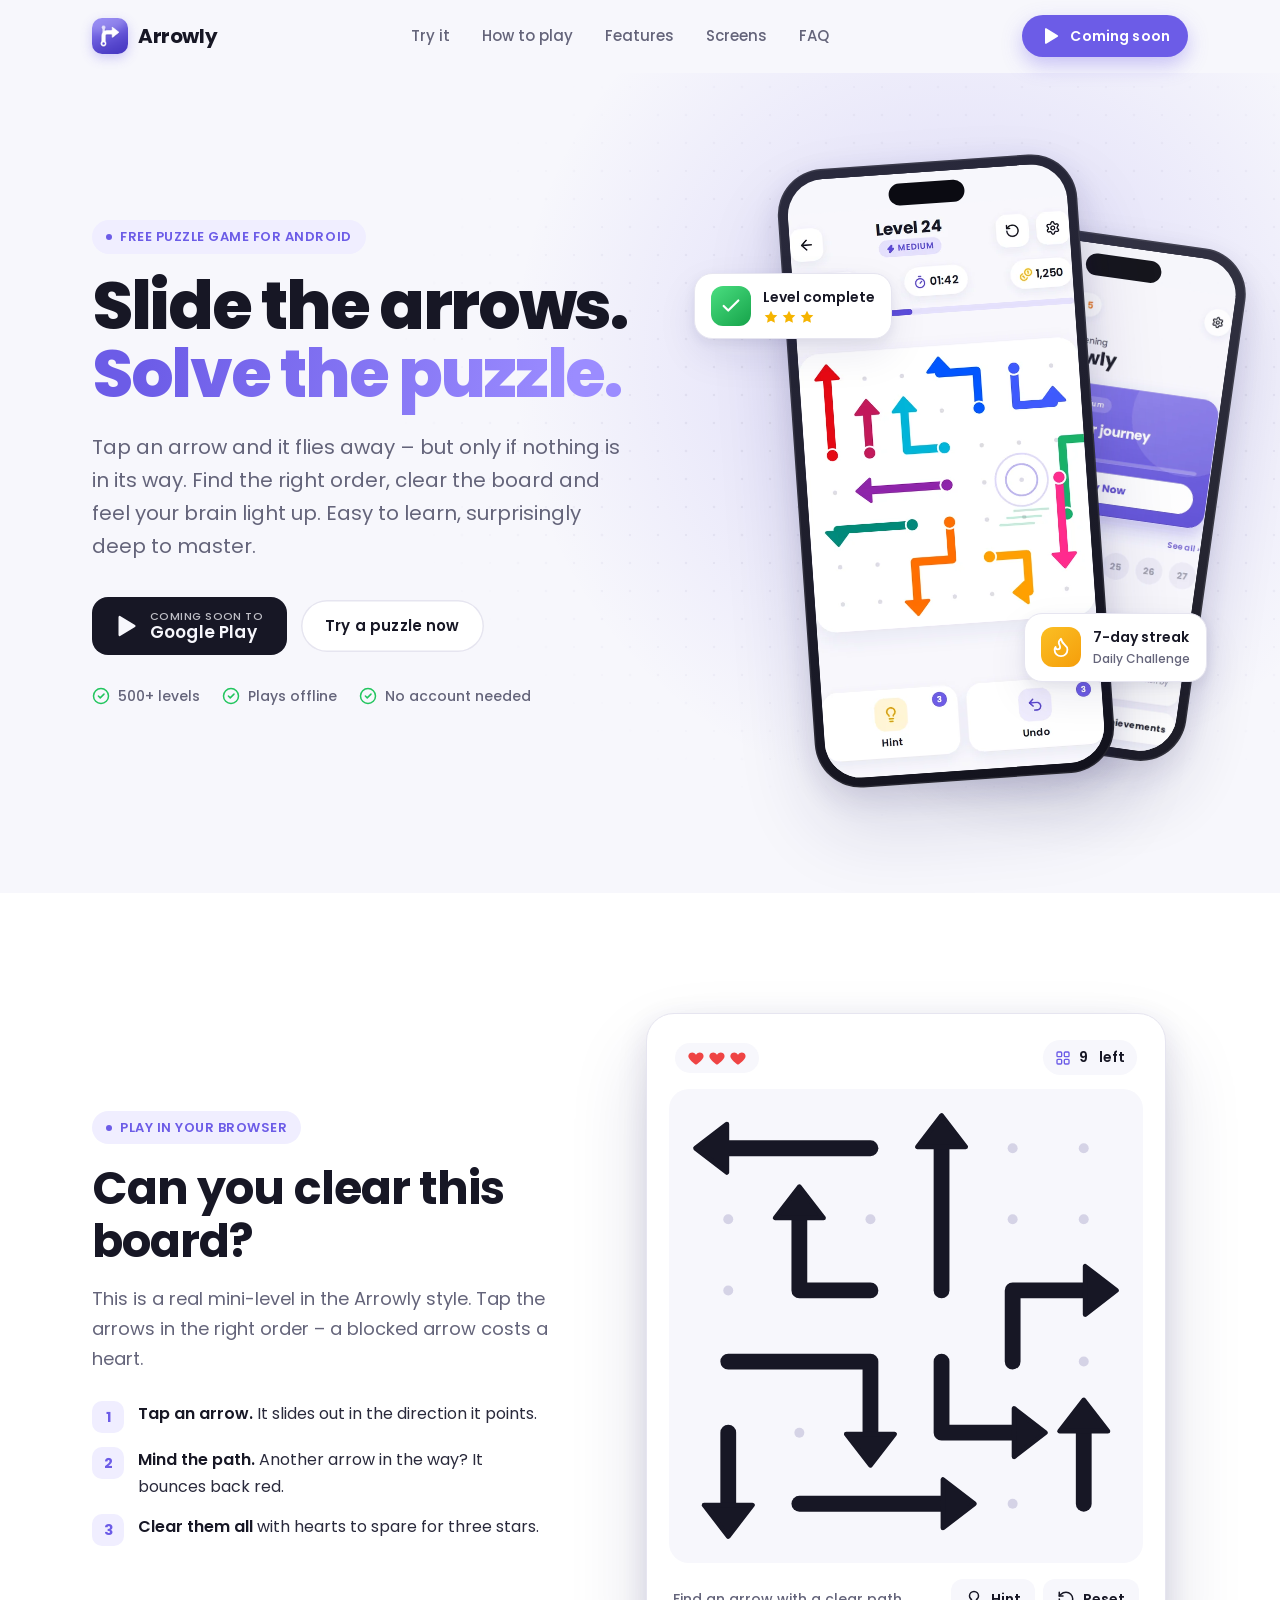
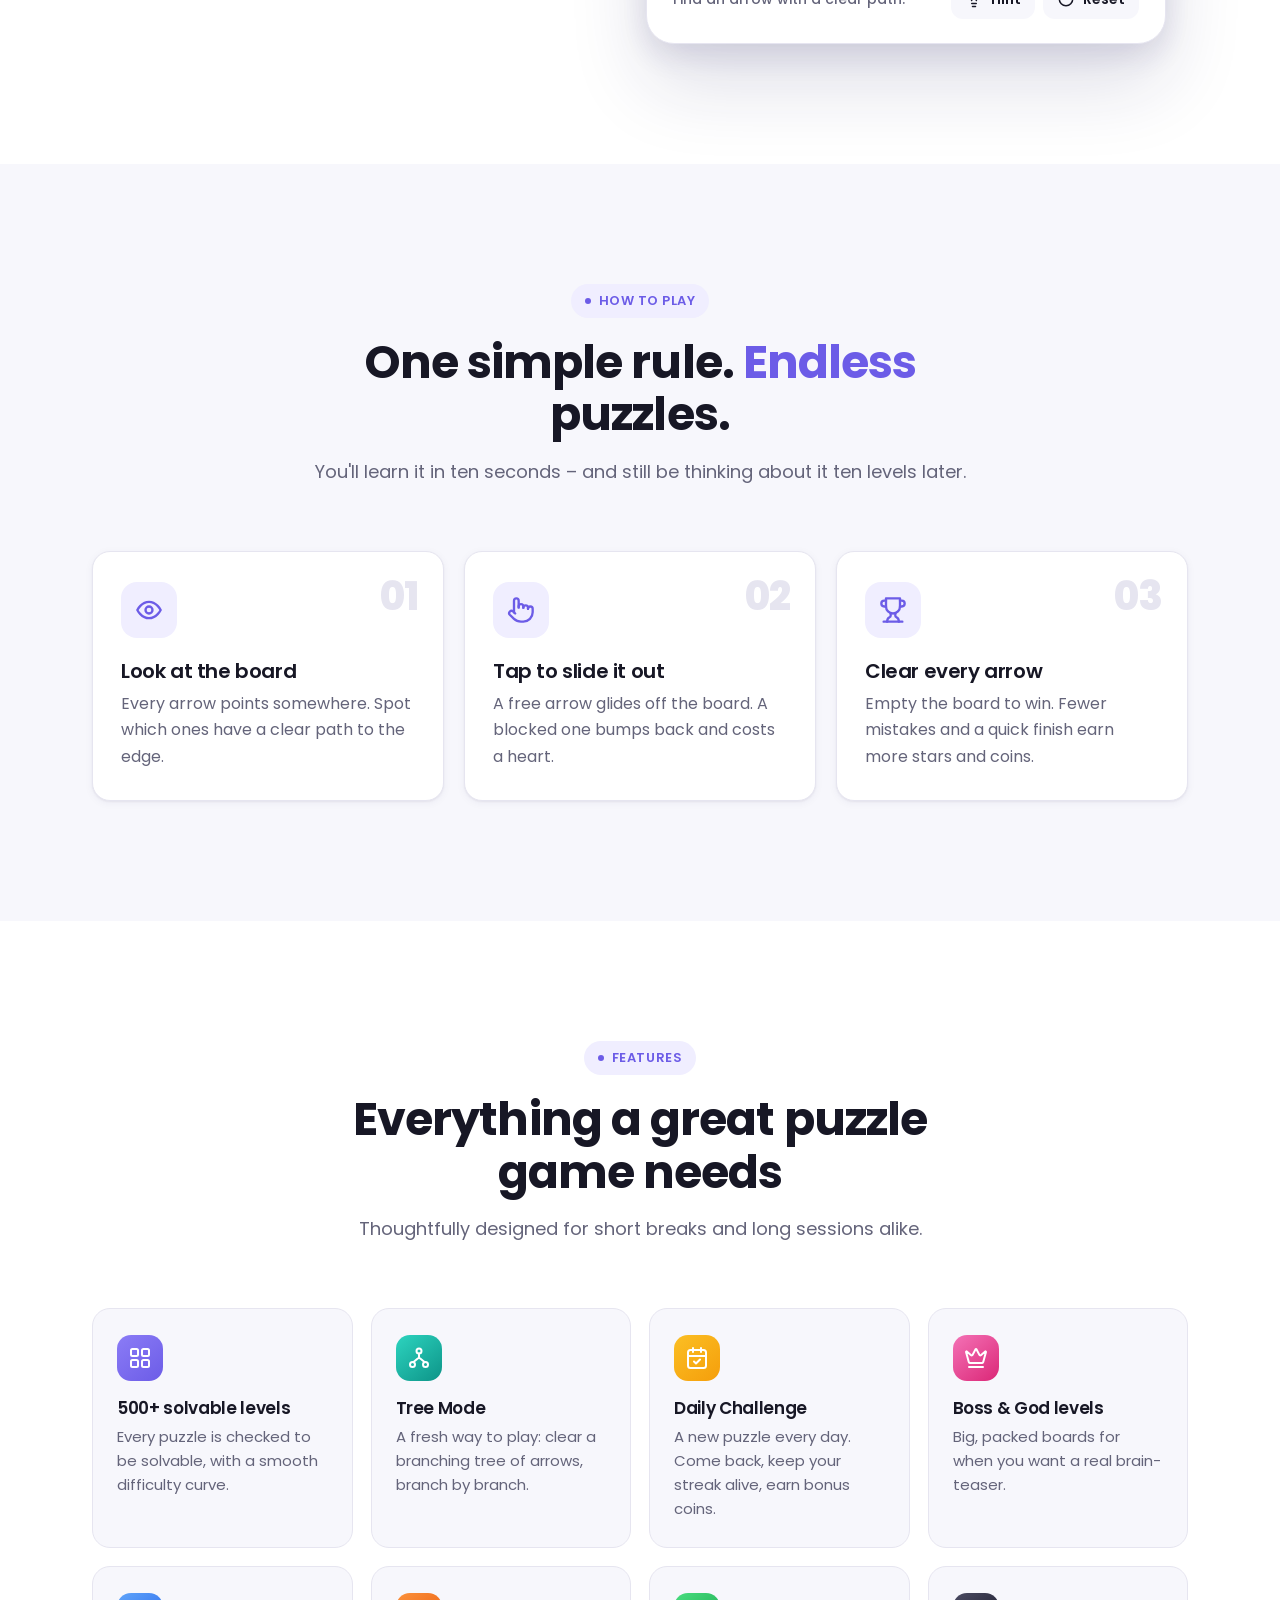
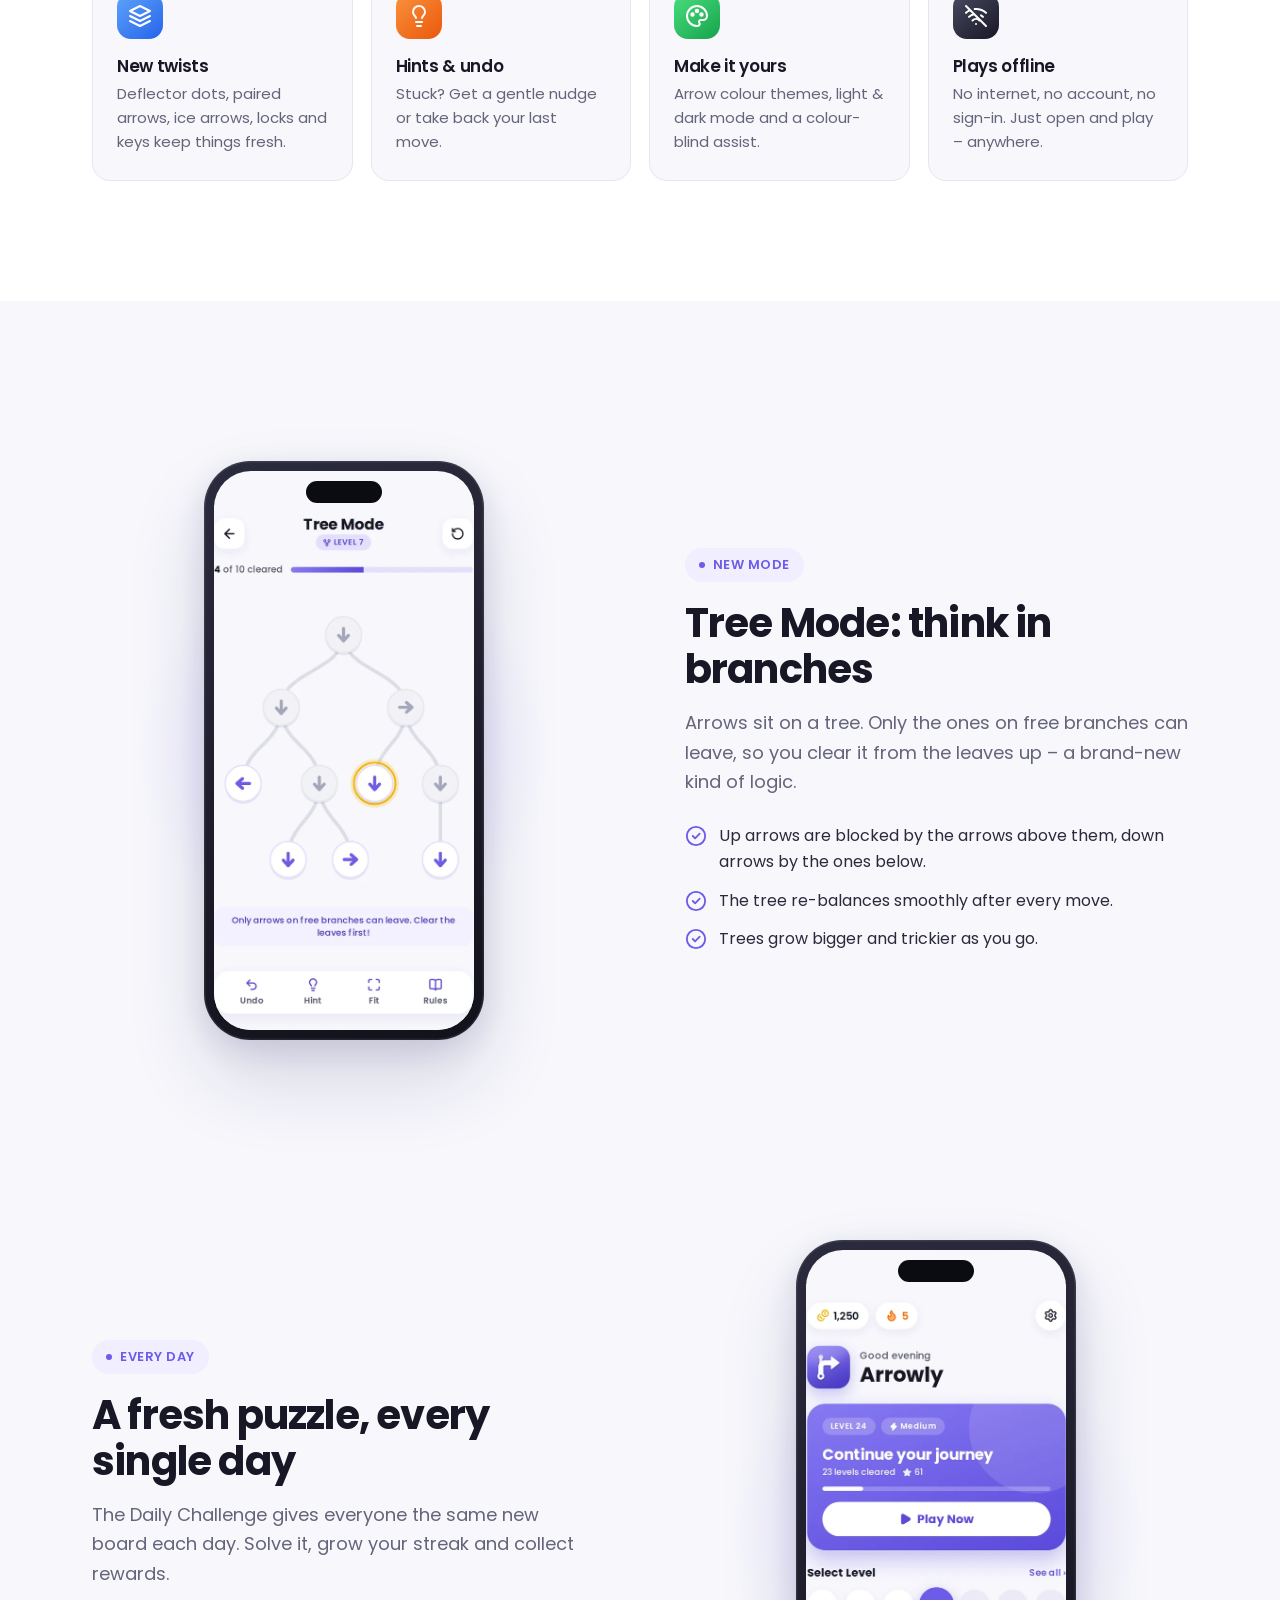
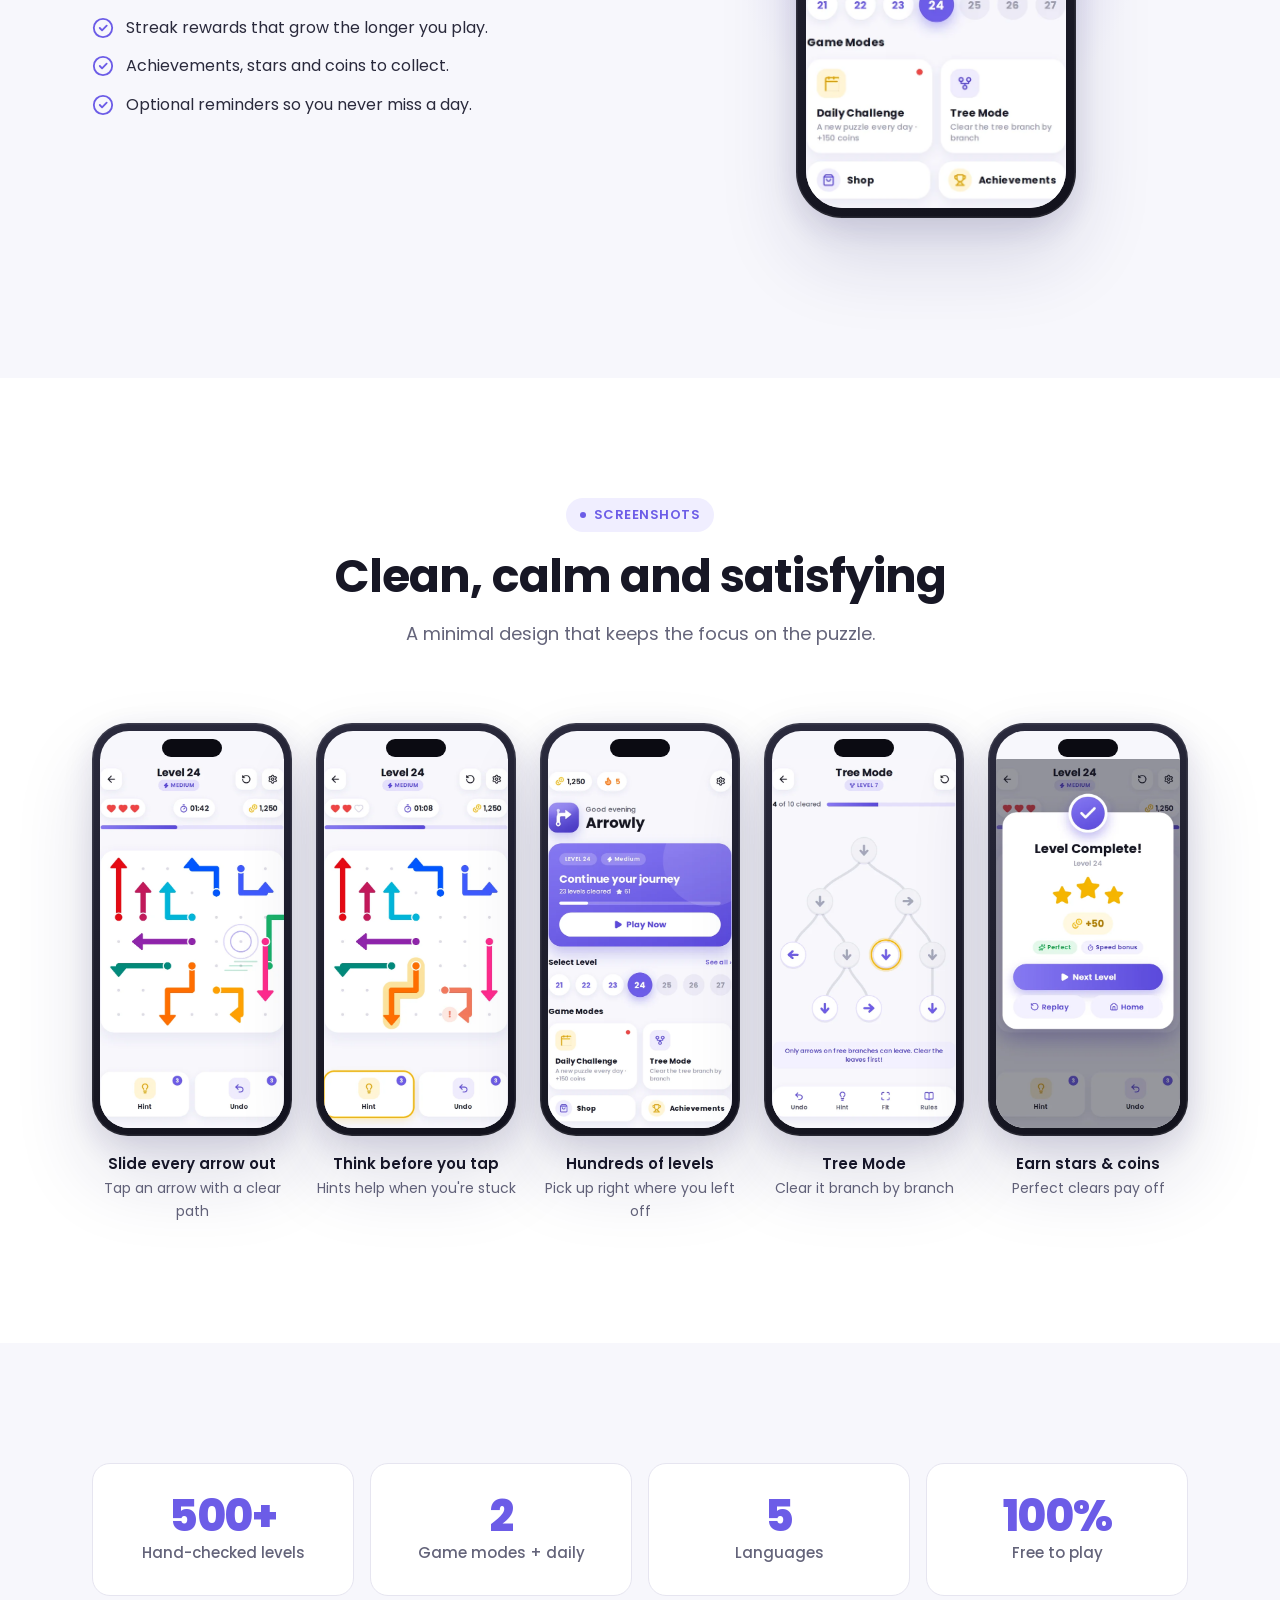
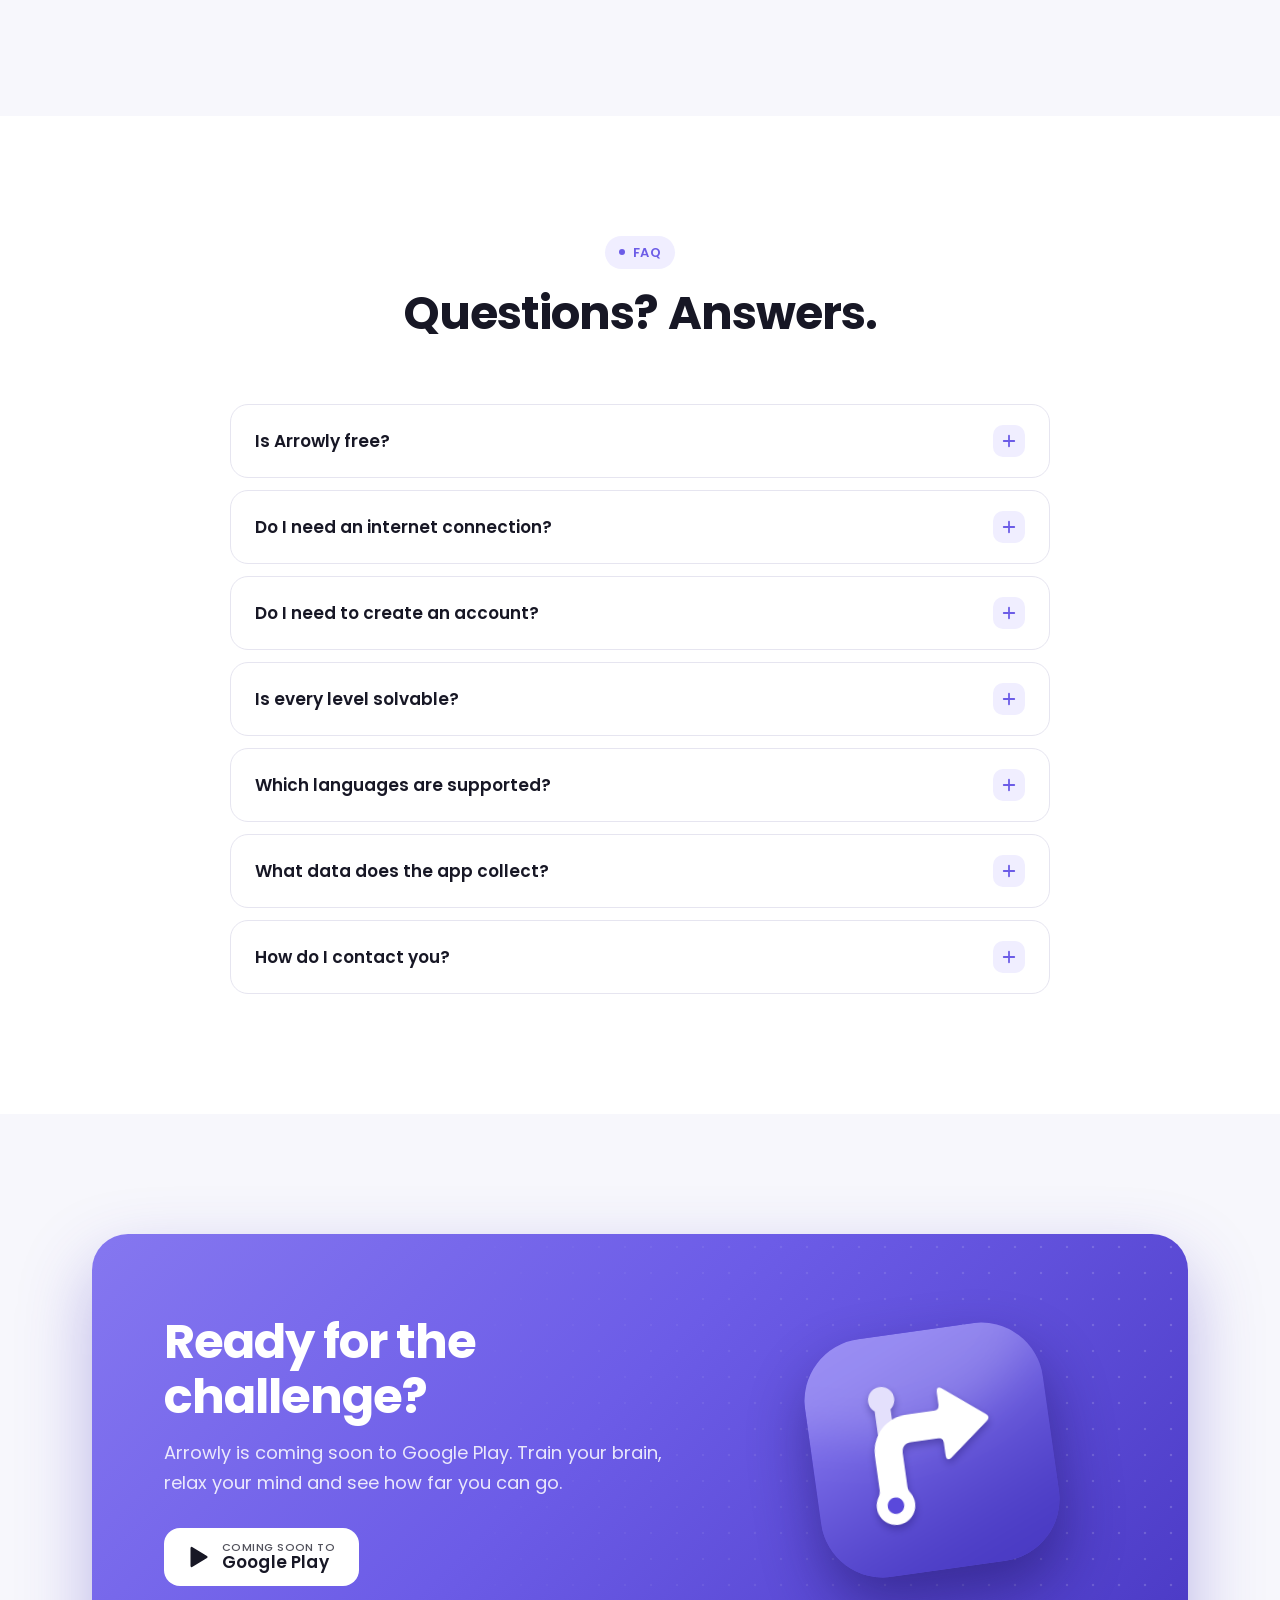
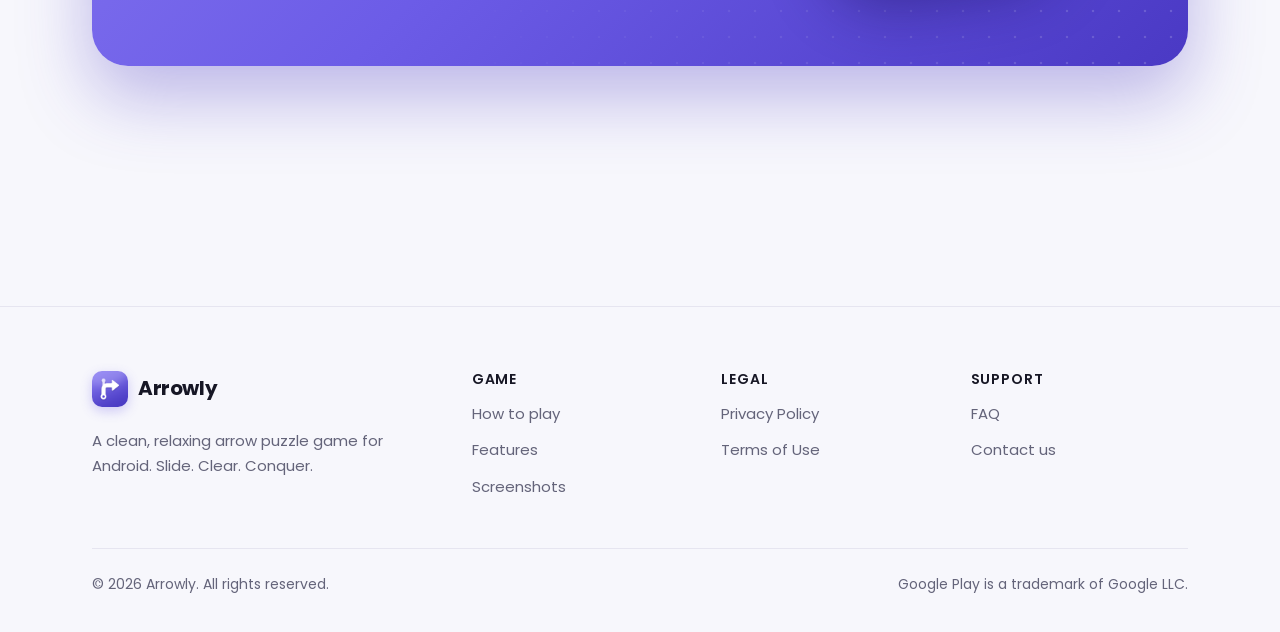
==== index.html @ d572403d "First Commit" ====
<!doctype html>
<html lang="en" class="no-js">
<head>
  <meta charset="utf-8">
  <meta name="viewport" content="width=device-width, initial-scale=1, viewport-fit=cover">
  <title>Arrowly – Arrow Puzzle Game for Android</title>
  <meta name="description" content="Arrowly is a clean, relaxing arrow puzzle game. Tap an arrow and it slides away – but only if its path is clear. 500+ levels, Tree Mode, Daily Challenge, plays offline.">
  <meta name="theme-color" content="#6C5CE7">
  <link rel="canonical" href="https://YOUR-USERNAME.github.io/">

  <!-- Social sharing -->
  <meta property="og:type" content="website">
  <meta property="og:site_name" content="Arrowly">
  <meta property="og:title" content="Arrowly – Slide the arrows. Solve the puzzle.">
  <meta property="og:description" content="A calm, clever arrow puzzle game for Android. 500+ levels, Tree Mode and a new Daily Challenge every day.">
  <meta property="og:url" content="https://YOUR-USERNAME.github.io/">
  <meta property="og:image" content="https://YOUR-USERNAME.github.io/assets/img/og-image.jpg">
  <meta property="og:image:width" content="1200">
  <meta property="og:image:height" content="630">
  <meta name="twitter:card" content="summary_large_image">

  <link rel="icon" type="image/png" href="favicon.png">
  <link rel="apple-touch-icon" href="assets/img/apple-touch-icon.png">
  <link rel="manifest" href="site.webmanifest">

  <link rel="preconnect" href="https://fonts.googleapis.com">
  <link rel="preconnect" href="https://fonts.gstatic.com" crossorigin>
  <link href="https://fonts.googleapis.com/css2?family=Poppins:wght@400;500;600;700;800&display=swap" rel="stylesheet">
  <link rel="stylesheet" href="assets/css/style.css">
  <link rel="preload" as="image" href="assets/img/screen-play.webp" type="image/webp">

  <script type="application/ld+json">
  {
    "@context": "https://schema.org",
    "@type": "MobileApplication",
    "name": "Arrowly",
    "alternateName": "Arrowly: Arrow Puzzle",
    "operatingSystem": "Android",
    "applicationCategory": "GameApplication",
    "genre": "Puzzle",
    "description": "A clean, relaxing arrow puzzle game. Tap an arrow and it slides away – but only if its path is clear.",
    "offers": { "@type": "Offer", "price": "0", "priceCurrency": "USD" },
    "inLanguage": ["en", "ur", "hi", "es", "pt"]
  }
  </script>
  <script>document.documentElement.classList.remove('no-js');</script>
</head>
<body>
  <a class="skip-link" href="#main">Skip to content</a>

  <!-- Icon sprite -->
  <svg width="0" height="0" style="position:absolute" aria-hidden="true">
    <defs>
      <symbol id="i-play" viewBox="0 0 24 24"><path fill="currentColor" d="M6 3.6v16.8a1 1 0 0 0 1.52.85l13.7-8.4a1 1 0 0 0 0-1.7L7.52 2.75A1 1 0 0 0 6 3.6Z"/></symbol>
      <symbol id="i-check" viewBox="0 0 24 24" fill="none" stroke="currentColor" stroke-width="2.4" stroke-linecap="round" stroke-linejoin="round"><path d="M20 6 9 17l-5-5"/></symbol>
      <symbol id="i-check-circle" viewBox="0 0 24 24" fill="none" stroke="currentColor" stroke-width="2" stroke-linecap="round" stroke-linejoin="round"><circle cx="12" cy="12" r="10"/><path d="m8.5 12 2.5 2.5 5-5"/></symbol>
      <symbol id="i-star" viewBox="0 0 24 24"><path fill="currentColor" d="M12 2.5l2.94 5.96 6.56.95-4.75 4.63 1.12 6.54L12 17.5l-5.87 3.08 1.12-6.54L2.5 9.41l6.56-.95L12 2.5Z"/></symbol>
      <symbol id="i-heart" viewBox="0 0 24 24"><path fill="currentColor" d="M12 21s-7.5-4.6-9.6-9.3C.9 8.3 3 4.5 6.8 4.5c2.1 0 3.6 1.1 5.2 3 1.6-1.9 3.1-3 5.2-3 3.8 0 5.9 3.8 4.4 7.2C19.5 16.4 12 21 12 21Z"/></symbol>
      <symbol id="i-tap" viewBox="0 0 24 24" fill="none" stroke="currentColor" stroke-width="2" stroke-linecap="round" stroke-linejoin="round"><path d="M10 9.5V4a2 2 0 0 0-4 0v10"/><path d="M14 10V9a2 2 0 0 0-4 0v1"/><path d="M18 11v-1a2 2 0 0 0-4 0"/><path d="M18 11a2 2 0 1 1 4 0v3a8 8 0 0 1-8 8h-2c-2.8 0-4.5-.86-6-2.34l-3.6-3.6a2 2 0 0 1 2.83-2.82L7 15"/></symbol>
      <symbol id="i-eye" viewBox="0 0 24 24" fill="none" stroke="currentColor" stroke-width="2" stroke-linecap="round" stroke-linejoin="round"><path d="M2 12s3.5-7 10-7 10 7 10 7-3.5 7-10 7S2 12 2 12Z"/><circle cx="12" cy="12" r="3"/></symbol>
      <symbol id="i-trophy" viewBox="0 0 24 24" fill="none" stroke="currentColor" stroke-width="2" stroke-linecap="round" stroke-linejoin="round"><path d="M6 9H4.5a2.5 2.5 0 0 1 0-5H6"/><path d="M18 9h1.5a2.5 2.5 0 0 0 0-5H18"/><path d="M4 22h16"/><path d="M10 14.66V17c0 .55-.47.98-.97 1.21C7.85 18.75 7 20.24 7 22"/><path d="M14 14.66V17c0 .55.47.98.97 1.21C16.15 18.75 17 20.24 17 22"/><path d="M18 2H6v7a6 6 0 0 0 12 0V2Z"/></symbol>
      <symbol id="i-grid" viewBox="0 0 24 24" fill="none" stroke="currentColor" stroke-width="2" stroke-linecap="round" stroke-linejoin="round"><rect x="3" y="3" width="7" height="7" rx="1.5"/><rect x="14" y="3" width="7" height="7" rx="1.5"/><rect x="3" y="14" width="7" height="7" rx="1.5"/><rect x="14" y="14" width="7" height="7" rx="1.5"/></symbol>
      <symbol id="i-tree" viewBox="0 0 24 24" fill="none" stroke="currentColor" stroke-width="2" stroke-linecap="round" stroke-linejoin="round"><circle cx="12" cy="5" r="2.5"/><circle cx="5.5" cy="18.5" r="2.5"/><circle cx="18.5" cy="18.5" r="2.5"/><path d="M12 7.5v4M12 11.5 6.5 16M12 11.5l5.5 4.5"/></symbol>
      <symbol id="i-calendar" viewBox="0 0 24 24" fill="none" stroke="currentColor" stroke-width="2" stroke-linecap="round" stroke-linejoin="round"><rect width="18" height="18" x="3" y="4" rx="2.5"/><path d="M16 2v4M8 2v4M3 10h18"/><path d="m9 15.5 2 2 4-4"/></symbol>
      <symbol id="i-bulb" viewBox="0 0 24 24" fill="none" stroke="currentColor" stroke-width="2" stroke-linecap="round" stroke-linejoin="round"><path d="M15 14c.2-1 .7-1.7 1.5-2.5 1-.9 1.5-2.2 1.5-3.5A6 6 0 0 0 6 8c0 1 .2 2.2 1.5 3.5.7.7 1.3 1.5 1.5 2.5"/><path d="M9 18h6M10 22h4"/></symbol>
      <symbol id="i-crown" viewBox="0 0 24 24" fill="none" stroke="currentColor" stroke-width="2" stroke-linecap="round" stroke-linejoin="round"><path d="M11.56 3.27a.5.5 0 0 1 .88 0l2.95 5.6a1 1 0 0 0 1.52.3l4.27-3.67a.5.5 0 0 1 .8.52l-2.83 10.25a1 1 0 0 1-.96.73H5.81a1 1 0 0 1-.96-.73L2.02 6.02a.5.5 0 0 1 .8-.52l4.27 3.67a1 1 0 0 0 1.52-.3z"/><path d="M5 21h14"/></symbol>
      <symbol id="i-palette" viewBox="0 0 24 24" fill="none" stroke="currentColor" stroke-width="2" stroke-linecap="round" stroke-linejoin="round"><path d="M12 22a10 10 0 1 1 10-10c0 2.8-2.2 4-4 4h-2.2a1.8 1.8 0 0 0-1.3 3.1c.6.6.4 2.9-2.5 2.9Z"/><circle cx="7.5" cy="10.5" r="1.2" fill="currentColor"/><circle cx="12" cy="7" r="1.2" fill="currentColor"/><circle cx="16.5" cy="10.5" r="1.2" fill="currentColor"/></symbol>
      <symbol id="i-offline" viewBox="0 0 24 24" fill="none" stroke="currentColor" stroke-width="2" stroke-linecap="round" stroke-linejoin="round"><path d="M12 20h.01M8.5 16.43a5 5 0 0 1 7 0M5 12.86a10 10 0 0 1 5.17-2.69M19 12.86a10 10 0 0 0-2-1.52M2 8.82a15 15 0 0 1 4.18-2.64M22 8.82a15 15 0 0 0-11.29-3.76M2 2l20 20"/></symbol>
      <symbol id="i-globe" viewBox="0 0 24 24" fill="none" stroke="currentColor" stroke-width="2" stroke-linecap="round" stroke-linejoin="round"><circle cx="12" cy="12" r="10"/><path d="M12 2a14.5 14.5 0 0 0 0 20 14.5 14.5 0 0 0 0-20M2 12h20"/></symbol>
      <symbol id="i-layers" viewBox="0 0 24 24" fill="none" stroke="currentColor" stroke-width="2" stroke-linecap="round" stroke-linejoin="round"><path d="m12 2 10 5-10 5L2 7z"/><path d="m2 17 10 5 10-5M2 12l10 5 10-5"/></symbol>
      <symbol id="i-undo" viewBox="0 0 24 24" fill="none" stroke="currentColor" stroke-width="2" stroke-linecap="round" stroke-linejoin="round"><path d="M3 7v6h6"/><path d="M21 17a9 9 0 0 0-15-6.7L3 13"/></symbol>
      <symbol id="i-reset" viewBox="0 0 24 24" fill="none" stroke="currentColor" stroke-width="2" stroke-linecap="round" stroke-linejoin="round"><path d="M3 12a9 9 0 1 0 9-9 9.75 9.75 0 0 0-6.74 2.74L3 8"/><path d="M3 3v5h5"/></symbol>
      <symbol id="i-plus" viewBox="0 0 24 24" fill="none" stroke="currentColor" stroke-width="2.4" stroke-linecap="round"><path d="M5 12h14M12 5v14"/></symbol>
      <symbol id="i-menu" viewBox="0 0 24 24" fill="none" stroke="currentColor" stroke-width="2" stroke-linecap="round"><path d="M4 7h16M4 12h16M4 17h16"/></symbol>
      <symbol id="i-close" viewBox="0 0 24 24" fill="none" stroke="currentColor" stroke-width="2" stroke-linecap="round"><path d="M6 6l12 12M18 6 6 18"/></symbol>
      <symbol id="i-coin" viewBox="0 0 24 24" fill="none" stroke="currentColor" stroke-width="2" stroke-linecap="round" stroke-linejoin="round"><circle cx="12" cy="12" r="9"/><path d="M12 7v10M9.5 9.5h3.75a1.75 1.75 0 0 1 0 3.5h-2.5a1.75 1.75 0 0 0 0 3.5h3.75"/></symbol>
      <symbol id="i-flame" viewBox="0 0 24 24" fill="none" stroke="currentColor" stroke-width="2" stroke-linecap="round" stroke-linejoin="round"><path d="M8.5 14.5A2.5 2.5 0 0 0 11 12c0-1.38-.5-2-1-3-1.07-2.14-.22-4.05 2-6 .5 2.5 2 4.9 4 6.5 2 1.6 3 3.5 3 5.5a7 7 0 1 1-14 0c0-1.15.43-2.29 1-3a2.5 2.5 0 0 0 2.5 2.5z"/></symbol>
    </defs>
  </svg>

  <header class="site-header" id="top">
    <nav class="container nav" aria-label="Main">
      <a class="brand" href="./" aria-label="Arrowly home">
        <img src="assets/img/icon-192.png" alt="" width="36" height="36">
        Arrowly
      </a>
      <ul class="nav-links" id="nav-links">
        <li><a href="#play">Try it</a></li>
        <li><a href="#how">How to play</a></li>
        <li><a href="#features">Features</a></li>
        <li><a href="#screens">Screens</a></li>
        <li><a href="#faq">FAQ</a></li>
      </ul>
      <div class="nav-cta">
        <a class="btn btn-primary btn-sm js-store" href="#download">
          <svg aria-hidden="true"><use href="#i-play"/></svg><span class="js-store-short">Coming soon</span>
        </a>
        <button class="menu-toggle" type="button" aria-controls="nav-links" aria-expanded="false" aria-label="Open menu">
          <svg aria-hidden="true"><use href="#i-menu"/></svg>
        </button>
      </div>
    </nav>
  </header>

  <main id="main">
    <!-- ================= HERO ================= -->
    <section class="hero">
      <div class="container hero-grid">
        <div class="hero-copy">
          <span class="eyebrow"><span class="dot"></span>Free puzzle game for Android</span>
          <h1>Slide the arrows.<br><span class="accent">Solve the puzzle.</span></h1>
          <p class="hero-lead">Tap an arrow and it flies away – but only if nothing is in its way. Find the right order, clear the board and feel your brain light up. Easy to learn, surprisingly deep to master.</p>
          <div class="hero-actions">
            <a class="btn store-btn js-store" href="#download">
              <svg aria-hidden="true"><use href="#i-play"/></svg>
              <span class="store-text"><small class="js-store-small">Coming soon to</small><strong>Google Play</strong></span>
            </a>
            <a class="btn btn-ghost" href="#play">Try a puzzle now</a>
          </div>
          <ul class="hero-meta">
            <li><svg aria-hidden="true"><use href="#i-check-circle"/></svg>500+ levels</li>
            <li><svg aria-hidden="true"><use href="#i-check-circle"/></svg>Plays offline</li>
            <li><svg aria-hidden="true"><use href="#i-check-circle"/></svg>No account needed</li>
          </ul>
        </div>

        <div class="hero-visual" aria-hidden="true">
          <div class="phone phone-back"><div class="phone-screen"><img src="assets/img/screen-home.webp" alt="" width="600" height="1113"></div></div>
          <div class="phone"><div class="phone-screen"><img src="assets/img/screen-play.webp" alt="" width="600" height="1113"></div></div>
          <div class="float-card fc-1">
            <span class="ico c-green" style="color:#fff"><svg><use href="#i-check"/></svg></span>
            <div>Level complete<div class="stars"><svg><use href="#i-star"/></svg><svg><use href="#i-star"/></svg><svg><use href="#i-star"/></svg></div></div>
          </div>
          <div class="float-card fc-2">
            <span class="ico c-amber" style="color:#fff"><svg><use href="#i-flame"/></svg></span>
            <div>7-day streak<small>Daily Challenge</small></div>
          </div>
        </div>
      </div>
    </section>

    <!-- ================= PLAYABLE DEMO ================= -->
    <section class="section section-alt" id="play">
      <div class="container demo">
        <div class="demo-copy reveal">
          <div class="eyebrow-wrap"><span class="eyebrow"><span class="dot"></span>Play in your browser</span></div>
          <h2 class="section-title">Can you clear this board?</h2>
          <p class="section-lead">This is a real mini-level in the Arrowly style. Tap the arrows in the right order – a blocked arrow costs a heart.</p>
          <ol class="demo-list">
            <li><span class="num">1</span><span><strong>Tap an arrow.</strong> It slides out in the direction it points.</span></li>
            <li><span class="num">2</span><span><strong>Mind the path.</strong> Another arrow in the way? It bounces back red.</span></li>
            <li><span class="num">3</span><span><strong>Clear them all</strong> with hearts to spare for three stars.</span></li>
          </ol>
        </div>

        <div class="board-card reveal" id="board-card">
          <div class="board-hud">
            <span class="hud-pill"><span class="hearts" id="hearts" aria-label="3 hearts left"><svg><use href="#i-heart"/></svg><svg><use href="#i-heart"/></svg><svg><use href="#i-heart"/></svg></span></span>
            <span class="hud-pill" id="left-pill"><svg aria-hidden="true" style="color:var(--brand)"><use href="#i-grid"/></svg><span id="left">9</span>&nbsp;left</span>
          </div>
          <div class="board" id="board" role="group" aria-label="Arrow puzzle board">
            <noscript><p style="padding:24px">Turn on JavaScript to play the demo.</p></noscript>
          </div>
          <div class="board-foot">
            <p class="board-status" id="status" aria-live="polite">Find an arrow with a clear path.</p>
            <div class="board-actions">
              <button class="icon-btn" type="button" id="hint-btn"><svg aria-hidden="true"><use href="#i-bulb"/></svg>Hint</button>
              <button class="icon-btn" type="button" id="reset-btn"><svg aria-hidden="true"><use href="#i-reset"/></svg>Reset</button>
            </div>
          </div>
          <div class="win" id="win" role="dialog" aria-modal="false" aria-labelledby="win-title">
            <div>
              <div class="win-badge"><svg aria-hidden="true"><use href="#i-check"/></svg></div>
              <h3 id="win-title">Board cleared!</h3>
              <p id="win-text">Nice thinking. There are 500+ more in the app.</p>
              <div class="stars" id="win-stars"></div>
              <button class="btn btn-primary btn-sm" type="button" id="again-btn"><svg aria-hidden="true"><use href="#i-reset"/></svg>Play again</button>
            </div>
          </div>
        </div>
      </div>
    </section>

    <!-- ================= HOW TO PLAY ================= -->
    <section class="section" id="how">
      <div class="container">
        <div class="section-head reveal">
          <span class="eyebrow"><span class="dot"></span>How to play</span>
          <h2 class="section-title">One simple rule. <span class="text-brand">Endless</span> puzzles.</h2>
          <p class="section-lead">You'll learn it in ten seconds – and still be thinking about it ten levels later.</p>
        </div>
        <div class="steps">
          <article class="step reveal">
            <div class="step-ico"><svg aria-hidden="true"><use href="#i-eye"/></svg></div>
            <h3>Look at the board</h3>
            <p>Every arrow points somewhere. Spot which ones have a clear path to the edge.</p>
          </article>
          <article class="step reveal">
            <div class="step-ico"><svg aria-hidden="true"><use href="#i-tap"/></svg></div>
            <h3>Tap to slide it out</h3>
            <p>A free arrow glides off the board. A blocked one bumps back and costs a heart.</p>
          </article>
          <article class="step reveal">
            <div class="step-ico"><svg aria-hidden="true"><use href="#i-trophy"/></svg></div>
            <h3>Clear every arrow</h3>
            <p>Empty the board to win. Fewer mistakes and a quick finish earn more stars and coins.</p>
          </article>
        </div>
      </div>
    </section>

    <!-- ================= FEATURES ================= -->
    <section class="section section-alt" id="features">
      <div class="container">
        <div class="section-head reveal">
          <span class="eyebrow"><span class="dot"></span>Features</span>
          <h2 class="section-title">Everything a great puzzle game needs</h2>
          <p class="section-lead">Thoughtfully designed for short breaks and long sessions alike.</p>
        </div>
        <div class="features">
          <article class="feature reveal">
            <div class="feature-ico c-violet"><svg aria-hidden="true"><use href="#i-grid"/></svg></div>
            <h3>500+ solvable levels</h3>
            <p>Every puzzle is checked to be solvable, with a smooth difficulty curve.</p>
          </article>
          <article class="feature reveal">
            <div class="feature-ico c-teal"><svg aria-hidden="true"><use href="#i-tree"/></svg></div>
            <h3>Tree Mode</h3>
            <p>A fresh way to play: clear a branching tree of arrows, branch by branch.</p>
          </article>
          <article class="feature reveal">
            <div class="feature-ico c-amber"><svg aria-hidden="true"><use href="#i-calendar"/></svg></div>
            <h3>Daily Challenge</h3>
            <p>A new puzzle every day. Come back, keep your streak alive, earn bonus coins.</p>
          </article>
          <article class="feature reveal">
            <div class="feature-ico c-pink"><svg aria-hidden="true"><use href="#i-crown"/></svg></div>
            <h3>Boss &amp; God levels</h3>
            <p>Big, packed boards for when you want a real brain-teaser.</p>
          </article>
          <article class="feature reveal">
            <div class="feature-ico c-blue"><svg aria-hidden="true"><use href="#i-layers"/></svg></div>
            <h3>New twists</h3>
            <p>Deflector dots, paired arrows, ice arrows, locks and keys keep things fresh.</p>
          </article>
          <article class="feature reveal">
            <div class="feature-ico c-orange"><svg aria-hidden="true"><use href="#i-bulb"/></svg></div>
            <h3>Hints &amp; undo</h3>
            <p>Stuck? Get a gentle nudge or take back your last move.</p>
          </article>
          <article class="feature reveal">
            <div class="feature-ico c-green"><svg aria-hidden="true"><use href="#i-palette"/></svg></div>
            <h3>Make it yours</h3>
            <p>Arrow colour themes, light &amp; dark mode and a colour-blind assist.</p>
          </article>
          <article class="feature reveal">
            <div class="feature-ico c-ink"><svg aria-hidden="true"><use href="#i-offline"/></svg></div>
            <h3>Plays offline</h3>
            <p>No internet, no account, no sign-in. Just open and play – anywhere.</p>
          </article>
        </div>
      </div>
    </section>

    <!-- ================= MODES SPOTLIGHT ================= -->
    <section class="section" id="modes">
      <div class="container">
        <div class="spotlight">
          <div class="spot-media reveal">
            <div class="phone"><div class="phone-screen"><img src="assets/img/screen-tree.webp" alt="Tree Mode screen in Arrowly: a branching tree of arrows" width="600" height="1113"></div></div>
          </div>
          <div class="spot-copy reveal">
            <span class="eyebrow"><span class="dot"></span>New mode</span>
            <h2 class="section-title">Tree Mode: think in branches</h2>
            <p class="section-lead">Arrows sit on a tree. Only the ones on free branches can leave, so you clear it from the leaves up – a brand-new kind of logic.</p>
            <ul class="checks">
              <li><svg aria-hidden="true"><use href="#i-check-circle"/></svg><span>Up arrows are blocked by the arrows above them, down arrows by the ones below.</span></li>
              <li><svg aria-hidden="true"><use href="#i-check-circle"/></svg><span>The tree re-balances smoothly after every move.</span></li>
              <li><svg aria-hidden="true"><use href="#i-check-circle"/></svg><span>Trees grow bigger and trickier as you go.</span></li>
            </ul>
          </div>
        </div>

        <div class="spotlight is-reverse">
          <div class="spot-media reveal">
            <div class="phone"><div class="phone-screen"><img src="assets/img/screen-home.webp" alt="Arrowly home screen with the Daily Challenge, Tree Mode, Shop and Achievements" width="600" height="1113"></div></div>
          </div>
          <div class="spot-copy reveal">
            <span class="eyebrow"><span class="dot"></span>Every day</span>
            <h2 class="section-title">A fresh puzzle, every single day</h2>
            <p class="section-lead">The Daily Challenge gives everyone the same new board each day. Solve it, grow your streak and collect rewards.</p>
            <ul class="checks">
              <li><svg aria-hidden="true"><use href="#i-check-circle"/></svg><span>Streak rewards that grow the longer you play.</span></li>
              <li><svg aria-hidden="true"><use href="#i-check-circle"/></svg><span>Achievements, stars and coins to collect.</span></li>
              <li><svg aria-hidden="true"><use href="#i-check-circle"/></svg><span>Optional reminders so you never miss a day.</span></li>
            </ul>
          </div>
        </div>
      </div>
    </section>

    <!-- ================= SCREENSHOTS ================= -->
    <section class="section section-alt" id="screens">
      <div class="container">
        <div class="section-head reveal">
          <span class="eyebrow"><span class="dot"></span>Screenshots</span>
          <h2 class="section-title">Clean, calm and satisfying</h2>
          <p class="section-lead">A minimal design that keeps the focus on the puzzle.</p>
        </div>
        <div class="gallery" tabindex="0" aria-label="Screenshots, scroll sideways">
          <figure class="shot">
            <div class="phone"><div class="phone-screen"><img src="assets/img/screen-play.webp" alt="A level in play with colourful arrows on a dotted grid" width="600" height="1113"></div></div>
            <figcaption>Slide every arrow out<span>Tap an arrow with a clear path</span></figcaption>
          </figure>
          <figure class="shot">
            <div class="phone"><div class="phone-screen"><img src="assets/img/screen-think.webp" alt="A hint highlighting the next arrow to move" width="600" height="1113"></div></div>
            <figcaption>Think before you tap<span>Hints help when you're stuck</span></figcaption>
          </figure>
          <figure class="shot">
            <div class="phone"><div class="phone-screen"><img src="assets/img/screen-home.webp" alt="Home screen with level select and game modes" width="600" height="1113"></div></div>
            <figcaption>Hundreds of levels<span>Pick up right where you left off</span></figcaption>
          </figure>
          <figure class="shot">
            <div class="phone"><div class="phone-screen"><img src="assets/img/screen-tree.webp" alt="Tree Mode with arrows on a branching tree" width="600" height="1113"></div></div>
            <figcaption>Tree Mode<span>Clear it branch by branch</span></figcaption>
          </figure>
          <figure class="shot">
            <div class="phone"><div class="phone-screen"><img src="assets/img/screen-complete.webp" alt="Level complete screen with three stars and a coin reward" width="600" height="1113"></div></div>
            <figcaption>Earn stars &amp; coins<span>Perfect clears pay off</span></figcaption>
          </figure>
        </div>
      </div>
    </section>

    <!-- ================= STATS ================= -->
    <section class="section">
      <div class="container">
        <div class="stats">
          <div class="stat reveal"><b>500+</b><span>Hand-checked levels</span></div>
          <div class="stat reveal"><b>2</b><span>Game modes + daily</span></div>
          <div class="stat reveal"><b>5</b><span>Languages</span></div>
          <div class="stat reveal"><b>100%</b><span>Free to play</span></div>
        </div>
      </div>
    </section>

    <!-- ================= FAQ ================= -->
    <section class="section section-alt" id="faq">
      <div class="container">
        <div class="section-head reveal">
          <span class="eyebrow"><span class="dot"></span>FAQ</span>
          <h2 class="section-title">Questions? Answers.</h2>
        </div>
        <div class="faq reveal">
          <details>
            <summary>Is Arrowly free?<span class="chev"><svg aria-hidden="true"><use href="#i-plus"/></svg></span></summary>
            <div class="answer"><p>Yes. Arrowly is free to download and play. It is supported by ads. Rewarded ads are always optional – watch one only if you want an extra life, a free hint or bonus coins.</p></div>
          </details>
          <details>
            <summary>Do I need an internet connection?<span class="chev"><svg aria-hidden="true"><use href="#i-plus"/></svg></span></summary>
            <div class="answer"><p>No. You can play every level offline. An internet connection is only used to load ads and to download small game updates such as reward settings.</p></div>
          </details>
          <details>
            <summary>Do I need to create an account?<span class="chev"><svg aria-hidden="true"><use href="#i-plus"/></svg></span></summary>
            <div class="answer"><p>No account, no sign-in and no personal details. Your progress is saved on your device.</p></div>
          </details>
          <details>
            <summary>Is every level solvable?<span class="chev"><svg aria-hidden="true"><use href="#i-plus"/></svg></span></summary>
            <div class="answer"><p>Yes. Every level is checked by a solver before it ships, so there is always a way to clear the board. If you get stuck, use a hint or undo.</p></div>
          </details>
          <details>
            <summary>Which languages are supported?<span class="chev"><svg aria-hidden="true"><use href="#i-plus"/></svg></span></summary>
            <div class="answer"><p>English, Urdu, Hindi, Spanish and Portuguese.</p></div>
          </details>
          <details>
            <summary>What data does the app collect?<span class="chev"><svg aria-hidden="true"><use href="#i-plus"/></svg></span></summary>
            <div class="answer"><p>Your game progress stays on your phone. Google AdMob and Google Firebase may process device identifiers and anonymous usage and crash data to show ads and keep the game stable. Read the full <a href="privacy-policy.html">Privacy Policy</a>.</p></div>
          </details>
          <details>
            <summary>How do I contact you?<span class="chev"><svg aria-hidden="true"><use href="#i-plus"/></svg></span></summary>
            <div class="answer"><p>Email <a href="mailto:miansabahat10@gmail.com">miansabahat10@gmail.com</a> – we read every message.</p></div>
          </details>
        </div>
      </div>
    </section>

    <!-- ================= CTA ================= -->
    <section class="section" id="download">
      <div class="container">
        <div class="cta-band reveal">
          <div>
            <h2>Ready for the challenge?</h2>
            <p class="js-cta-text">Arrowly is coming soon to Google Play. Train your brain, relax your mind and see how far you can go.</p>
            <div class="hero-actions">
              <a class="btn store-btn js-store" href="#download">
                <svg aria-hidden="true"><use href="#i-play"/></svg>
                <span class="store-text"><small class="js-store-small">Coming soon to</small><strong>Google Play</strong></span>
              </a>
            </div>
          </div>
          <div class="cta-art"><img src="assets/img/icon-512.png" alt="Arrowly app icon" width="512" height="512"></div>
        </div>
      </div>
    </section>
  </main>

  <footer class="site-footer">
    <div class="container">
      <div class="footer-grid">
        <div>
          <a class="brand" href="./"><img src="assets/img/icon-192.png" alt="" width="36" height="36">Arrowly</a>
          <p>A clean, relaxing arrow puzzle game for Android. Slide. Clear. Conquer.</p>
        </div>
        <div>
          <h4>Game</h4>
          <ul>
            <li><a href="#how">How to play</a></li>
            <li><a href="#features">Features</a></li>
            <li><a href="#screens">Screenshots</a></li>
          </ul>
        </div>
        <div>
          <h4>Legal</h4>
          <ul>
            <li><a href="privacy-policy.html">Privacy Policy</a></li>
            <li><a href="terms.html">Terms of Use</a></li>
          </ul>
        </div>
        <div>
          <h4>Support</h4>
          <ul>
            <li><a href="#faq">FAQ</a></li>
            <li><a href="mailto:miansabahat10@gmail.com">Contact us</a></li>
          </ul>
        </div>
      </div>
      <div class="footer-bottom">
        <span>© <span class="js-year">2026</span> Arrowly. All rights reserved.</span>
        <span>Google Play is a trademark of Google LLC.</span>
      </div>
    </div>
  </footer>

  <script src="assets/js/main.js" defer></script>
  <script src="assets/js/puzzle.js" defer></script>
</body>
</html>
---- assets/css/style.css ----
/* ==========================================================================
   Arrowly — website styles
   Brand tokens mirror lib/core/app_colors.dart in the app.
   ========================================================================== */

:root {
  --brand: #6c5ce7;
  --brand-600: #5a48dc;
  --brand-700: #4a39c4;
  --brand-50: #f0eeff;
  --brand-100: #e3dfff;
  --star: #f5b400;
  --success: #22c55e;
  --error: #ef4444;

  --bg: #f7f7fc;
  --bg-alt: #ffffff;
  --surface: #ffffff;
  --ink: #171725;
  --text: #2a2a3c;
  --muted: #64647a;
  --line: #e6e5f0;
  --dot: #d5d3e6;
  --arrow: #171725;

  --shadow-sm: 0 1px 2px rgba(23, 23, 37, .05), 0 2px 8px rgba(31, 26, 92, .05);
  --shadow-md: 0 4px 12px rgba(31, 26, 92, .07), 0 16px 40px rgba(31, 26, 92, .08);
  --shadow-lg: 0 10px 30px rgba(31, 26, 92, .12), 0 40px 80px rgba(31, 26, 92, .14);

  --radius-sm: 12px;
  --radius: 18px;
  --radius-lg: 28px;
  --container: 1160px;
  --gutter: clamp(16px, 4vw, 32px);
  --font: "Poppins", system-ui, -apple-system, "Segoe UI", Roboto, sans-serif;
  color-scheme: light;
}

@media (prefers-color-scheme: dark) {
  :root:not([data-theme="light"]) {
    --bg: #0f0f18;
    --bg-alt: #14141f;
    --surface: #1b1b29;
    --ink: #f4f4fa;
    --text: #d9d9e6;
    --muted: #a0a0b8;
    --line: #2a2a3d;
    --dot: #34344a;
    --arrow: #f4f4fa;
    --brand-50: #1f1c3a;
    --brand-100: #2a2550;
    --shadow-sm: 0 1px 2px rgba(0, 0, 0, .3);
    --shadow-md: 0 8px 24px rgba(0, 0, 0, .35);
    --shadow-lg: 0 24px 60px rgba(0, 0, 0, .5);
    color-scheme: dark;
  }
}

/* ---------- Base ---------- */
*, *::before, *::after { box-sizing: border-box; }
html { -webkit-text-size-adjust: 100%; scroll-behavior: smooth; scroll-padding-top: 84px; }
body {
  margin: 0;
  font-family: var(--font);
  font-size: 16px;
  line-height: 1.65;
  color: var(--text);
  background: var(--bg);
  -webkit-font-smoothing: antialiased;
  overflow-x: hidden;
}
img, svg { display: block; max-width: 100%; }
img { height: auto; }
a { color: var(--brand); text-decoration: none; }
a:hover { text-decoration: underline; text-underline-offset: 3px; }
h1, h2, h3, h4 { color: var(--ink); line-height: 1.15; margin: 0; letter-spacing: -0.02em; }
p { margin: 0; }
:focus-visible { outline: 3px solid var(--brand); outline-offset: 3px; border-radius: 6px; }
::selection { background: var(--brand); color: #fff; }

.container { width: 100%; max-width: var(--container); margin: 0 auto; padding: 0 var(--gutter); }
.sr-only { position: absolute; width: 1px; height: 1px; padding: 0; margin: -1px; overflow: hidden; clip: rect(0 0 0 0); border: 0; }
.skip-link { position: absolute; left: 16px; top: -48px; z-index: 100; background: var(--brand); color: #fff; padding: 10px 16px; border-radius: 10px; }
.skip-link:focus { top: 12px; }

/* ---------- Buttons ---------- */
.btn {
  --h: 52px;
  display: inline-flex; align-items: center; justify-content: center; gap: 10px;
  height: var(--h); padding: 0 24px; border-radius: 999px;
  font: 600 15px/1 var(--font); letter-spacing: .01em;
  border: 0; cursor: pointer; white-space: nowrap;
  transition: transform .18s ease, box-shadow .18s ease, background-color .18s ease, color .18s ease;
}
.btn:hover { text-decoration: none; transform: translateY(-1px); }
.btn:active { transform: translateY(0) scale(.98); }
.btn svg { width: 20px; height: 20px; flex: none; }
.btn-primary { background: var(--brand); color: #fff; box-shadow: 0 8px 20px rgba(108, 92, 231, .35); }
.btn-primary:hover { background: var(--brand-600); box-shadow: 0 12px 28px rgba(108, 92, 231, .42); }
.btn-ghost { background: var(--surface); color: var(--ink); box-shadow: inset 0 0 0 1.5px var(--line); }
.btn-ghost:hover { box-shadow: inset 0 0 0 1.5px var(--brand); color: var(--brand); }
.btn-white { background: #fff; color: var(--brand-700); box-shadow: 0 10px 24px rgba(0, 0, 0, .15); }
.btn-sm { --h: 42px; padding: 0 18px; font-size: 14px; }

/* Store button (two-line) */
.store-btn { --h: 58px; padding: 0 24px 0 20px; background: var(--ink); color: var(--bg); border-radius: 16px; gap: 12px; }
.store-btn:hover { box-shadow: var(--shadow-md); }
.store-btn .store-text { display: flex; flex-direction: column; align-items: flex-start; line-height: 1.1; }
.store-btn small { font-size: 11px; font-weight: 500; opacity: .75; letter-spacing: .04em; text-transform: uppercase; }
.store-btn strong { font-size: 17px; font-weight: 600; }
.store-btn svg { width: 26px; height: 26px; }
.store-btn.is-soon { cursor: default; }
.store-btn.is-soon:hover { transform: none; }

/* ---------- Header ---------- */
.site-header {
  position: sticky; top: 0; z-index: 50;
  background: color-mix(in srgb, var(--bg) 82%, transparent);
  backdrop-filter: saturate(180%) blur(14px);
  -webkit-backdrop-filter: saturate(180%) blur(14px);
  border-bottom: 1px solid transparent;
  transition: border-color .2s ease, background-color .2s ease;
}
.site-header.is-scrolled { border-bottom-color: var(--line); }
.nav { display: flex; align-items: center; justify-content: space-between; height: 72px; gap: 16px; }
.brand { display: inline-flex; align-items: center; gap: 10px; color: var(--ink); font-weight: 700; font-size: 20px; letter-spacing: -0.02em; }
.brand:hover { text-decoration: none; }
.brand img { width: 36px; height: 36px; border-radius: 10px; box-shadow: 0 4px 12px rgba(108, 92, 231, .3); }
.nav-links { display: flex; align-items: center; gap: 4px; list-style: none; margin: 0; padding: 0; }
.nav-links a { display: block; padding: 8px 14px; border-radius: 999px; color: var(--muted); font-weight: 500; font-size: 15px; }
.nav-links a:hover { color: var(--ink); background: var(--brand-50); text-decoration: none; }
.nav-cta { display: flex; align-items: center; gap: 10px; }
.menu-toggle { display: none; width: 44px; height: 44px; border-radius: 12px; border: 0; background: transparent; color: var(--ink); cursor: pointer; }
.menu-toggle svg { width: 24px; height: 24px; margin: auto; }

@media (max-width: 880px) {
  .nav-links {
    position: absolute; left: 0; right: 0; top: 72px;
    flex-direction: column; align-items: stretch; gap: 2px;
    padding: 12px var(--gutter) 20px;
    background: var(--bg); border-bottom: 1px solid var(--line); box-shadow: var(--shadow-md);
    opacity: 0; visibility: hidden; transform: translateY(-8px);
    transition: opacity .2s ease, transform .2s ease, visibility .2s;
  }
  .nav-links.is-open { opacity: 1; visibility: visible; transform: none; }
  .nav-links a { padding: 12px 14px; font-size: 16px; }
  .menu-toggle { display: inline-grid; }
  .nav-cta .btn { display: none; }
}

/* ---------- Sections ---------- */
section { position: relative; }
.section { padding: clamp(72px, 10vw, 120px) 0; }
.section-alt { background: var(--bg-alt); }
.section-head { max-width: 680px; margin: 0 auto clamp(40px, 6vw, 64px); text-align: center; }
.eyebrow {
  display: inline-flex; align-items: center; gap: 8px;
  padding: 6px 14px; border-radius: 999px;
  background: var(--brand-50); color: var(--brand);
  font-size: 13px; font-weight: 600; letter-spacing: .04em; text-transform: uppercase;
  margin-bottom: 18px;
}
.eyebrow .dot { width: 6px; height: 6px; border-radius: 50%; background: currentColor; }
.section-title { font-size: clamp(30px, 4.4vw, 46px); font-weight: 700; }
.section-lead { margin-top: 16px; font-size: clamp(16px, 1.6vw, 18px); color: var(--muted); }
.text-brand { color: var(--brand); }

/* ---------- Hero ---------- */
.hero { padding: clamp(40px, 7vw, 88px) 0 clamp(72px, 9vw, 112px); overflow: hidden; }
.hero::before {
  content: ""; position: absolute; inset: -20% -10% auto auto; width: 70vw; height: 70vw; max-width: 900px; max-height: 900px;
  background: radial-gradient(closest-side, rgba(108, 92, 231, .20), rgba(108, 92, 231, 0));
  pointer-events: none;
}
.hero::after {
  content: ""; position: absolute; inset: 0;
  background-image: radial-gradient(var(--dot) 1.4px, transparent 1.6px);
  background-size: 28px 28px;
  mask-image: radial-gradient(ellipse 60% 70% at 75% 40%, #000 20%, transparent 75%);
  -webkit-mask-image: radial-gradient(ellipse 60% 70% at 75% 40%, #000 20%, transparent 75%);
  opacity: .7; pointer-events: none;
}
.hero-grid { position: relative; z-index: 1; display: grid; grid-template-columns: 1.05fr .95fr; align-items: center; gap: clamp(32px, 6vw, 80px); }
.hero h1 { font-size: clamp(40px, 5.6vw, 66px); font-weight: 800; letter-spacing: -0.035em; line-height: 1.04; }
.hero h1 .accent { background: linear-gradient(100deg, var(--brand) 10%, #9b8cff 90%); -webkit-background-clip: text; background-clip: text; color: transparent; }
.hero-lead { margin-top: 22px; font-size: clamp(17px, 1.8vw, 20px); color: var(--muted); max-width: 540px; }
.hero-actions { display: flex; flex-wrap: wrap; align-items: center; gap: 14px; margin-top: 34px; }
.hero-meta { display: flex; flex-wrap: wrap; gap: 10px 22px; margin-top: 30px; padding: 0; list-style: none; color: var(--muted); font-size: 14px; font-weight: 500; }
.hero-meta li { display: inline-flex; align-items: center; gap: 8px; }
.hero-meta svg { width: 18px; height: 18px; color: var(--success); }

.hero-visual { position: relative; display: grid; place-items: center; min-height: 560px; }
.phone {
  position: relative; width: min(300px, 74vw); aspect-ratio: 9 / 18.6;
  padding: 10px; border-radius: 46px;
  background: linear-gradient(160deg, #2b2b3e, #12121c);
  box-shadow: var(--shadow-lg), inset 0 0 0 1.5px rgba(255, 255, 255, .08);
}
.phone::before { /* camera notch */
  content: ""; position: absolute; top: 20px; left: 50%; width: 76px; height: 22px; transform: translateX(-50%);
  border-radius: 999px; background: #0b0b12; z-index: 2;
}
.phone-screen { width: 100%; height: 100%; border-radius: 37px; overflow: hidden; background: #f7f7fc; }
.phone-screen img { width: 100%; height: 100%; object-fit: cover; object-position: top; padding-top: 34px; background: #f7f7fc; }
.hero-visual .phone { transform: rotate(-4deg); animation: float 7s ease-in-out infinite; }
.phone.phone-back { position: absolute; width: min(250px, 60vw); right: -6%; top: 12%; transform: rotate(8deg); opacity: .95; filter: saturate(.95); animation: float 7s ease-in-out infinite reverse; z-index: -1; }
@keyframes float { 0%, 100% { translate: 0 0; } 50% { translate: 0 -12px; } }

.float-card {
  position: absolute; display: flex; align-items: center; gap: 12px;
  padding: 12px 16px; border-radius: 18px; background: var(--surface);
  box-shadow: var(--shadow-md); font-size: 14px; font-weight: 600; color: var(--ink);
  border: 1px solid var(--line);
}
.float-card small { display: block; font-size: 12px; font-weight: 500; color: var(--muted); }
.float-card .ico { width: 40px; height: 40px; border-radius: 12px; display: grid; place-items: center; flex: none; }
.float-card .ico svg { width: 22px; height: 22px; }
.float-card.fc-1 { left: -2%; top: 18%; animation: float 6s ease-in-out infinite; }
.float-card.fc-2 { right: -4%; bottom: 16%; animation: float 6.5s ease-in-out .8s infinite; }
.stars { display: flex; gap: 2px; color: var(--star); }
.stars svg { width: 16px; height: 16px; }

@media (max-width: 960px) {
  .hero-grid { grid-template-columns: 1fr; text-align: center; }
  .hero-lead { margin-left: auto; margin-right: auto; }
  .hero-actions, .hero-meta { justify-content: center; }
  .hero-visual { min-height: 520px; margin-top: 8px; }
  .float-card.fc-1 { left: 0; }
  .float-card.fc-2 { right: 0; }
}
@media (max-width: 520px) {
  .phone.phone-back { display: none; }
  .float-card { padding: 10px 12px; font-size: 13px; }
  .float-card .ico { width: 34px; height: 34px; }
  .float-card.fc-1 { top: 6%; }
  .float-card.fc-2 { bottom: 4%; }
}

/* ---------- Playable demo ---------- */
.demo { display: grid; grid-template-columns: .9fr 1.1fr; gap: clamp(32px, 6vw, 72px); align-items: center; }
.demo-copy .section-title { text-align: left; }
.demo-copy .section-lead { text-align: left; }
.demo-list { list-style: none; padding: 0; margin: 28px 0 0; display: grid; gap: 14px; }
.demo-list li { display: flex; gap: 14px; align-items: flex-start; }
.demo-list .num { flex: none; width: 32px; height: 32px; border-radius: 10px; display: grid; place-items: center; background: var(--brand-50); color: var(--brand); font-weight: 700; font-size: 14px; }
.demo-list strong { color: var(--ink); font-weight: 600; }
.board-card {
  position: relative; background: var(--surface); border-radius: var(--radius-lg);
  padding: clamp(14px, 2.4vw, 22px); box-shadow: var(--shadow-lg); border: 1px solid var(--line);
  max-width: 520px; width: 100%; margin: 0 auto;
}
.board-hud { display: flex; align-items: center; justify-content: space-between; gap: 12px; padding: 4px 6px 14px; }
.hud-pill { display: inline-flex; align-items: center; gap: 8px; padding: 6px 12px; border-radius: 999px; background: var(--bg); font-size: 14px; font-weight: 600; color: var(--ink); }
.hud-pill svg { width: 16px; height: 16px; }
.hearts { display: inline-flex; gap: 3px; color: var(--error); }
.hearts svg { width: 18px; height: 18px; transition: opacity .2s, transform .2s; }
.hearts svg.lost { opacity: .22; transform: scale(.85); }
.board { position: relative; width: 100%; aspect-ratio: 1; border-radius: 20px; background: var(--bg); overflow: hidden; touch-action: manipulation; }
.board svg { width: 100%; height: 100%; }
.board .arrow { cursor: pointer; transition: opacity .2s; }
.board .arrow:hover .body { stroke-width: 22; }
.board .arrow:focus { outline: none; }
.board .arrow:focus-visible .body { stroke: var(--brand); }
.board .arrow:focus-visible .head { fill: var(--brand); }
.board .arrow .hit { stroke: transparent; stroke-width: 80; fill: none; stroke-linecap: round; stroke-linejoin: round; }
.board .arrow .body { stroke: var(--arrow); stroke-width: 20; fill: none; stroke-linecap: round; stroke-linejoin: round; transition: stroke .15s; }
.board .arrow .head { fill: var(--arrow); stroke: var(--arrow); stroke-width: 6; stroke-linejoin: round; transition: fill .15s, stroke .15s; }
.board .arrow.is-blocked .body { stroke: var(--error); }
.board .arrow.is-blocked .head { fill: var(--error); stroke: var(--error); }
.board .arrow.is-hint .body { stroke: var(--star); }
.board .arrow.is-hint .head { fill: var(--star); stroke: var(--star); }
.board-foot { display: flex; align-items: center; justify-content: space-between; gap: 12px; padding: 16px 4px 2px; }
.board-status { font-size: 14px; color: var(--muted); font-weight: 500; min-height: 1.5em; }
.board-actions { display: flex; gap: 8px; }
.icon-btn { display: inline-flex; align-items: center; gap: 8px; height: 40px; padding: 0 14px; border-radius: 12px; border: 0; cursor: pointer; background: var(--bg); color: var(--ink); font: 600 14px var(--font); transition: background-color .15s, color .15s; }
.icon-btn:hover { background: var(--brand-50); color: var(--brand); }
.icon-btn svg { width: 18px; height: 18px; }
.win {
  position: absolute; inset: 0; display: grid; place-items: center; text-align: center;
  background: color-mix(in srgb, var(--surface) 86%, transparent); backdrop-filter: blur(4px);
  opacity: 0; visibility: hidden; transition: opacity .3s ease, visibility .3s; border-radius: 20px;
}
.win.is-on { opacity: 1; visibility: visible; }
.win-badge { width: 76px; height: 76px; border-radius: 50%; margin: 0 auto 14px; display: grid; place-items: center; background: var(--success); color: #fff; box-shadow: 0 10px 24px rgba(34, 197, 94, .35); }
.win-badge svg { width: 40px; height: 40px; }
.win h3 { font-size: 24px; }
.win p { color: var(--muted); margin: 6px 0 18px; }
.win .stars { justify-content: center; margin-bottom: 18px; }
.win .stars svg { width: 30px; height: 30px; }
.win.is-on .win-badge { animation: pop .5s cubic-bezier(.34, 1.56, .64, 1) both; }
@keyframes pop { from { transform: scale(.3); opacity: 0; } to { transform: scale(1); opacity: 1; } }
@keyframes shake { 0%, 100% { translate: 0 0; } 25% { translate: -5px 0; } 75% { translate: 5px 0; } }
.board-card.is-shake { animation: shake .3s ease; }

@media (max-width: 900px) {
  .demo { grid-template-columns: 1fr; }
  .demo-copy .section-title, .demo-copy .section-lead { text-align: center; }
  .demo-copy .eyebrow-wrap { text-align: center; }
  .demo-list { max-width: 460px; margin-left: auto; margin-right: auto; }
}

/* ---------- Steps ---------- */
.steps { display: grid; grid-template-columns: repeat(3, 1fr); gap: 20px; counter-reset: step; }
.step { position: relative; padding: 30px 28px; border-radius: var(--radius); background: var(--surface); border: 1px solid var(--line); box-shadow: var(--shadow-sm); }
.step-ico { width: 56px; height: 56px; border-radius: 16px; display: grid; place-items: center; background: var(--brand-50); color: var(--brand); margin-bottom: 22px; }
.step-ico svg { width: 28px; height: 28px; }
.step::after { counter-increment: step; content: "0" counter(step); position: absolute; top: 24px; right: 26px; font-size: 40px; font-weight: 800; color: var(--line); letter-spacing: -0.04em; line-height: 1; }
.step h3 { font-size: 20px; font-weight: 600; margin-bottom: 8px; }
.step p { color: var(--muted); }
@media (max-width: 820px) { .steps { grid-template-columns: 1fr; } }

/* ---------- Features ---------- */
.features { display: grid; grid-template-columns: repeat(4, 1fr); gap: 18px; }
.feature { padding: 26px 24px; border-radius: var(--radius); background: var(--bg); border: 1px solid var(--line); transition: transform .2s ease, box-shadow .2s ease, border-color .2s ease; }
.section:not(.section-alt) .feature { background: var(--surface); }
.feature:hover { transform: translateY(-3px); box-shadow: var(--shadow-md); border-color: transparent; }
.feature-ico { width: 46px; height: 46px; border-radius: 14px; display: grid; place-items: center; margin-bottom: 18px; color: #fff; }
.feature-ico svg { width: 24px; height: 24px; }
.feature h3 { font-size: 17px; font-weight: 600; margin-bottom: 6px; }
.feature p { font-size: 15px; color: var(--muted); line-height: 1.6; }
.c-violet { background: linear-gradient(140deg, #8b7cf6, #6c5ce7); }
.c-amber { background: linear-gradient(140deg, #fbbf24, #f59e0b); }
.c-green { background: linear-gradient(140deg, #4ade80, #16a34a); }
.c-pink { background: linear-gradient(140deg, #f472b6, #db2777); }
.c-blue { background: linear-gradient(140deg, #60a5fa, #2563eb); }
.c-teal { background: linear-gradient(140deg, #2dd4bf, #0d9488); }
.c-orange { background: linear-gradient(140deg, #fb923c, #ea580c); }
.c-ink { background: linear-gradient(140deg, #4b4b63, #171725); }
@media (max-width: 1040px) { .features { grid-template-columns: repeat(2, 1fr); } }
@media (max-width: 560px) { .features { grid-template-columns: 1fr; } }

/* ---------- Spotlight (modes) ---------- */
.spotlight { display: grid; grid-template-columns: 1fr 1fr; gap: clamp(32px, 7vw, 96px); align-items: center; }
.spotlight + .spotlight { margin-top: clamp(72px, 10vw, 120px); }
.spotlight.is-reverse .spot-media { order: 2; }
.spot-media { position: relative; display: grid; place-items: center; padding: 40px 0; }
.spot-media::before { content: ""; position: absolute; width: 82%; aspect-ratio: 1; border-radius: 50%; background: radial-gradient(closest-side, var(--brand-100), transparent); }
.spot-media .phone { width: min(280px, 72vw); }
.spot-copy .section-title { font-size: clamp(28px, 3.6vw, 40px); }
.checks { list-style: none; padding: 0; margin: 26px 0 0; display: grid; gap: 12px; }
.checks li { display: flex; gap: 12px; align-items: flex-start; }
.checks svg { flex: none; width: 22px; height: 22px; margin-top: 2px; color: var(--brand); }
@media (max-width: 900px) {
  .spotlight { grid-template-columns: 1fr; text-align: center; }
  .spotlight.is-reverse .spot-media { order: 0; }
  .checks { max-width: 440px; margin-left: auto; margin-right: auto; text-align: left; }
}

/* ---------- Gallery ---------- */
.gallery {
  display: grid; grid-auto-flow: column; grid-auto-columns: minmax(220px, 250px);
  gap: 24px; overflow-x: auto; scroll-snap-type: x mandatory;
  padding: 10px var(--gutter) 34px; margin: 0 calc(var(--gutter) * -1);
  scrollbar-width: thin; scrollbar-color: var(--brand-100) transparent;
}
@media (min-width: 1100px) { .gallery { grid-auto-flow: row; grid-template-columns: repeat(5, 1fr); overflow: visible; margin: 0; padding: 10px 0 0; } }
.shot { scroll-snap-align: center; margin: 0; }
.shot .phone { width: 100%; border-radius: 36px; padding: 8px; }
.shot .phone::before { top: 16px; width: 60px; height: 18px; }
.shot .phone-screen { border-radius: 29px; }
.shot .phone-screen img { padding-top: 28px; }
.shot figcaption { margin-top: 16px; text-align: center; font-weight: 600; color: var(--ink); font-size: 15px; }
.shot figcaption span { display: block; font-weight: 400; color: var(--muted); font-size: 14px; }

/* ---------- Stats ---------- */
.stats { display: grid; grid-template-columns: repeat(4, 1fr); gap: 16px; }
.stat { padding: 28px 20px; border-radius: var(--radius); text-align: center; background: var(--surface); border: 1px solid var(--line); }
.stat b { display: block; font-size: clamp(32px, 4vw, 44px); font-weight: 800; color: var(--brand); letter-spacing: -0.03em; line-height: 1.1; }
.stat span { color: var(--muted); font-size: 15px; font-weight: 500; }
@media (max-width: 760px) { .stats { grid-template-columns: repeat(2, 1fr); } }

/* ---------- FAQ ---------- */
.faq { max-width: 820px; margin: 0 auto; display: grid; gap: 12px; }
.faq details { border-radius: var(--radius); background: var(--surface); border: 1px solid var(--line); transition: box-shadow .2s, border-color .2s; }
.faq details[open] { box-shadow: var(--shadow-md); border-color: transparent; }
.faq summary { list-style: none; cursor: pointer; display: flex; align-items: center; justify-content: space-between; gap: 16px; padding: 20px 24px; font-weight: 600; color: var(--ink); font-size: 17px; }
.faq summary::-webkit-details-marker { display: none; }
.faq summary .chev { flex: none; width: 32px; height: 32px; border-radius: 10px; display: grid; place-items: center; background: var(--brand-50); color: var(--brand); transition: transform .25s ease; }
.faq summary .chev svg { width: 18px; height: 18px; }
.faq details[open] .chev { transform: rotate(45deg); }
.faq .answer { padding: 0 24px 22px; color: var(--muted); }

/* ---------- CTA band ---------- */
.cta-band {
  position: relative; overflow: hidden; border-radius: 36px; padding: clamp(44px, 7vw, 80px) clamp(24px, 6vw, 72px);
  background: linear-gradient(135deg, #8577f0 0%, #6c5ce7 45%, #4a39c4 100%); color: #fff;
  display: grid; grid-template-columns: 1.2fr .8fr; gap: 32px; align-items: center;
  box-shadow: 0 30px 70px rgba(74, 57, 196, .35);
}
.cta-band::after {
  content: ""; position: absolute; inset: 0;
  background-image: radial-gradient(rgba(255, 255, 255, .18) 1.4px, transparent 1.6px); background-size: 26px 26px;
  mask-image: linear-gradient(90deg, transparent 30%, #000); -webkit-mask-image: linear-gradient(90deg, transparent 30%, #000);
  pointer-events: none;
}
.cta-band h2 { color: #fff; font-size: clamp(30px, 4.4vw, 48px); font-weight: 700; }
.cta-band p { margin-top: 14px; color: rgba(255, 255, 255, .85); font-size: 18px; max-width: 520px; }
.cta-band .hero-actions { margin-top: 30px; position: relative; z-index: 1; }
.cta-band .store-btn { background: #fff; color: var(--ink); }
.cta-art { position: relative; z-index: 1; justify-self: center; width: min(240px, 60vw); }
.cta-art img { width: 100%; border-radius: 26%; box-shadow: 0 30px 60px rgba(20, 10, 80, .45); transform: rotate(-8deg); }
@media (max-width: 820px) {
  .cta-band { grid-template-columns: 1fr; text-align: center; }
  .cta-band p { margin-left: auto; margin-right: auto; }
  .cta-band .hero-actions { justify-content: center; }
  .cta-art { order: -1; width: 140px; }
}

/* ---------- Footer ---------- */
.site-footer { padding: 64px 0 36px; border-top: 1px solid var(--line); margin-top: clamp(72px, 10vw, 120px); }
.footer-grid { display: grid; grid-template-columns: 1.6fr 1fr 1fr 1fr; gap: 32px; }
.footer-grid p { color: var(--muted); font-size: 15px; margin-top: 14px; max-width: 320px; }
.footer-grid h4 { font-size: 14px; font-weight: 600; text-transform: uppercase; letter-spacing: .06em; color: var(--ink); margin-bottom: 14px; }
.footer-grid ul { list-style: none; margin: 0; padding: 0; display: grid; gap: 10px; }
.footer-grid ul a { color: var(--muted); font-size: 15px; }
.footer-grid ul a:hover { color: var(--brand); }
.footer-bottom { display: flex; flex-wrap: wrap; justify-content: space-between; gap: 12px; margin-top: 48px; padding-top: 24px; border-top: 1px solid var(--line); color: var(--muted); font-size: 14px; }
@media (max-width: 820px) { .footer-grid { grid-template-columns: 1fr 1fr; } .footer-grid > div:first-child { grid-column: 1 / -1; } }

/* ---------- Legal pages ---------- */
.legal-hero { padding: clamp(48px, 8vw, 88px) 0 clamp(32px, 5vw, 48px); text-align: center; }
.legal-hero h1 { font-size: clamp(34px, 5vw, 54px); font-weight: 800; letter-spacing: -0.03em; }
.legal-hero p { margin-top: 14px; color: var(--muted); }
.legal-layout { display: grid; grid-template-columns: 250px 1fr; gap: clamp(28px, 5vw, 64px); align-items: start; }
.toc { position: sticky; top: 96px; padding: 20px; border-radius: var(--radius); background: var(--surface); border: 1px solid var(--line); }
.toc h2 { font-size: 13px; font-weight: 600; text-transform: uppercase; letter-spacing: .06em; color: var(--muted); margin-bottom: 12px; }
.toc ol { list-style: none; margin: 0; padding: 0; display: grid; gap: 2px; counter-reset: toc; }
.toc a { display: block; padding: 7px 10px; border-radius: 10px; color: var(--text); font-size: 14px; line-height: 1.4; }
.toc a:hover, .toc a.is-active { background: var(--brand-50); color: var(--brand); text-decoration: none; }
.prose { min-width: 0; }
.summary-card { display: grid; grid-template-columns: repeat(3, 1fr); gap: 12px; margin-bottom: 36px; }
.summary-card div { padding: 18px; border-radius: var(--radius-sm); background: var(--brand-50); }
.summary-card b { display: block; color: var(--ink); font-size: 15px; margin-bottom: 2px; }
.summary-card span { font-size: 14px; color: var(--muted); line-height: 1.5; display: block; }
.prose section { padding: 28px 0; border-top: 1px solid var(--line); scroll-margin-top: 96px; }
.prose section:first-of-type { border-top: 0; padding-top: 0; }
.prose h2 { font-size: 22px; font-weight: 600; margin-bottom: 12px; display: flex; gap: 12px; align-items: baseline; }
.prose h2 .n { font-size: 14px; font-weight: 600; color: var(--brand); min-width: 26px; }
.prose p, .prose li { color: var(--text); }
.prose p + p { margin-top: 12px; }
.prose ul { margin: 12px 0 0; padding-left: 20px; display: grid; gap: 8px; }
.prose a { word-break: break-word; }
.prose .note { margin-top: 14px; padding: 14px 16px; border-radius: 12px; background: var(--bg-alt); border: 1px solid var(--line); font-size: 15px; color: var(--muted); }
@media (max-width: 900px) {
  .legal-layout { grid-template-columns: 1fr; }
  .toc { position: static; }
  .summary-card { grid-template-columns: 1fr; }
}

/* ---------- 404 ---------- */
.notfound { min-height: 70vh; display: grid; place-items: center; text-align: center; padding: 64px 0; }
.notfound b { display: block; font-size: clamp(90px, 18vw, 160px); font-weight: 800; letter-spacing: -0.05em; line-height: 1; color: var(--brand); }
.notfound h1 { font-size: clamp(26px, 4vw, 36px); margin: 12px 0 10px; }
.notfound p { color: var(--muted); margin-bottom: 28px; }

/* ---------- Reveal on scroll ---------- */
.reveal { opacity: 0; transform: translateY(18px); transition: opacity .7s ease, transform .7s cubic-bezier(.2, .7, .2, 1); }
.reveal.is-in { opacity: 1; transform: none; }
.no-js .reveal { opacity: 1; transform: none; }

@media (prefers-reduced-motion: reduce) {
  html { scroll-behavior: auto; }
  *, *::before, *::after { animation-duration: .01ms !important; animation-iteration-count: 1 !important; transition-duration: .01ms !important; }
  .reveal { opacity: 1; transform: none; }
}
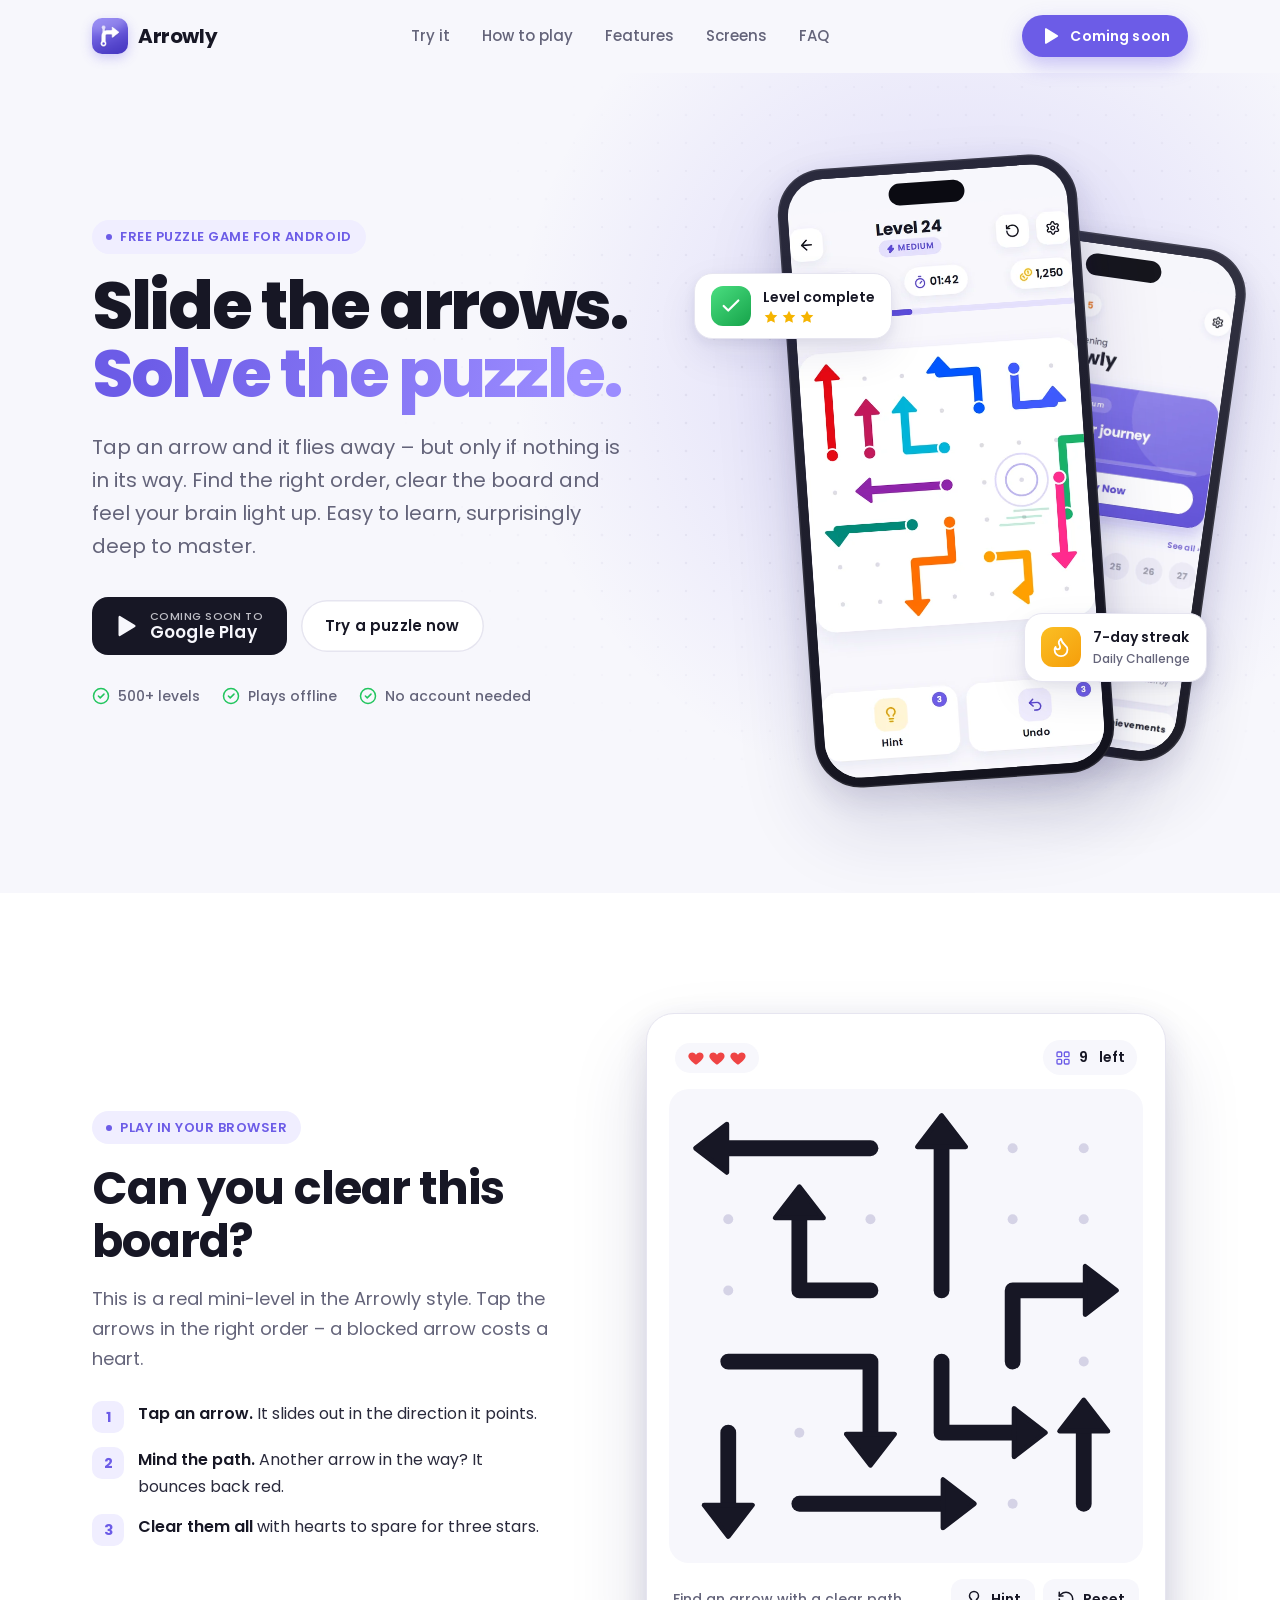
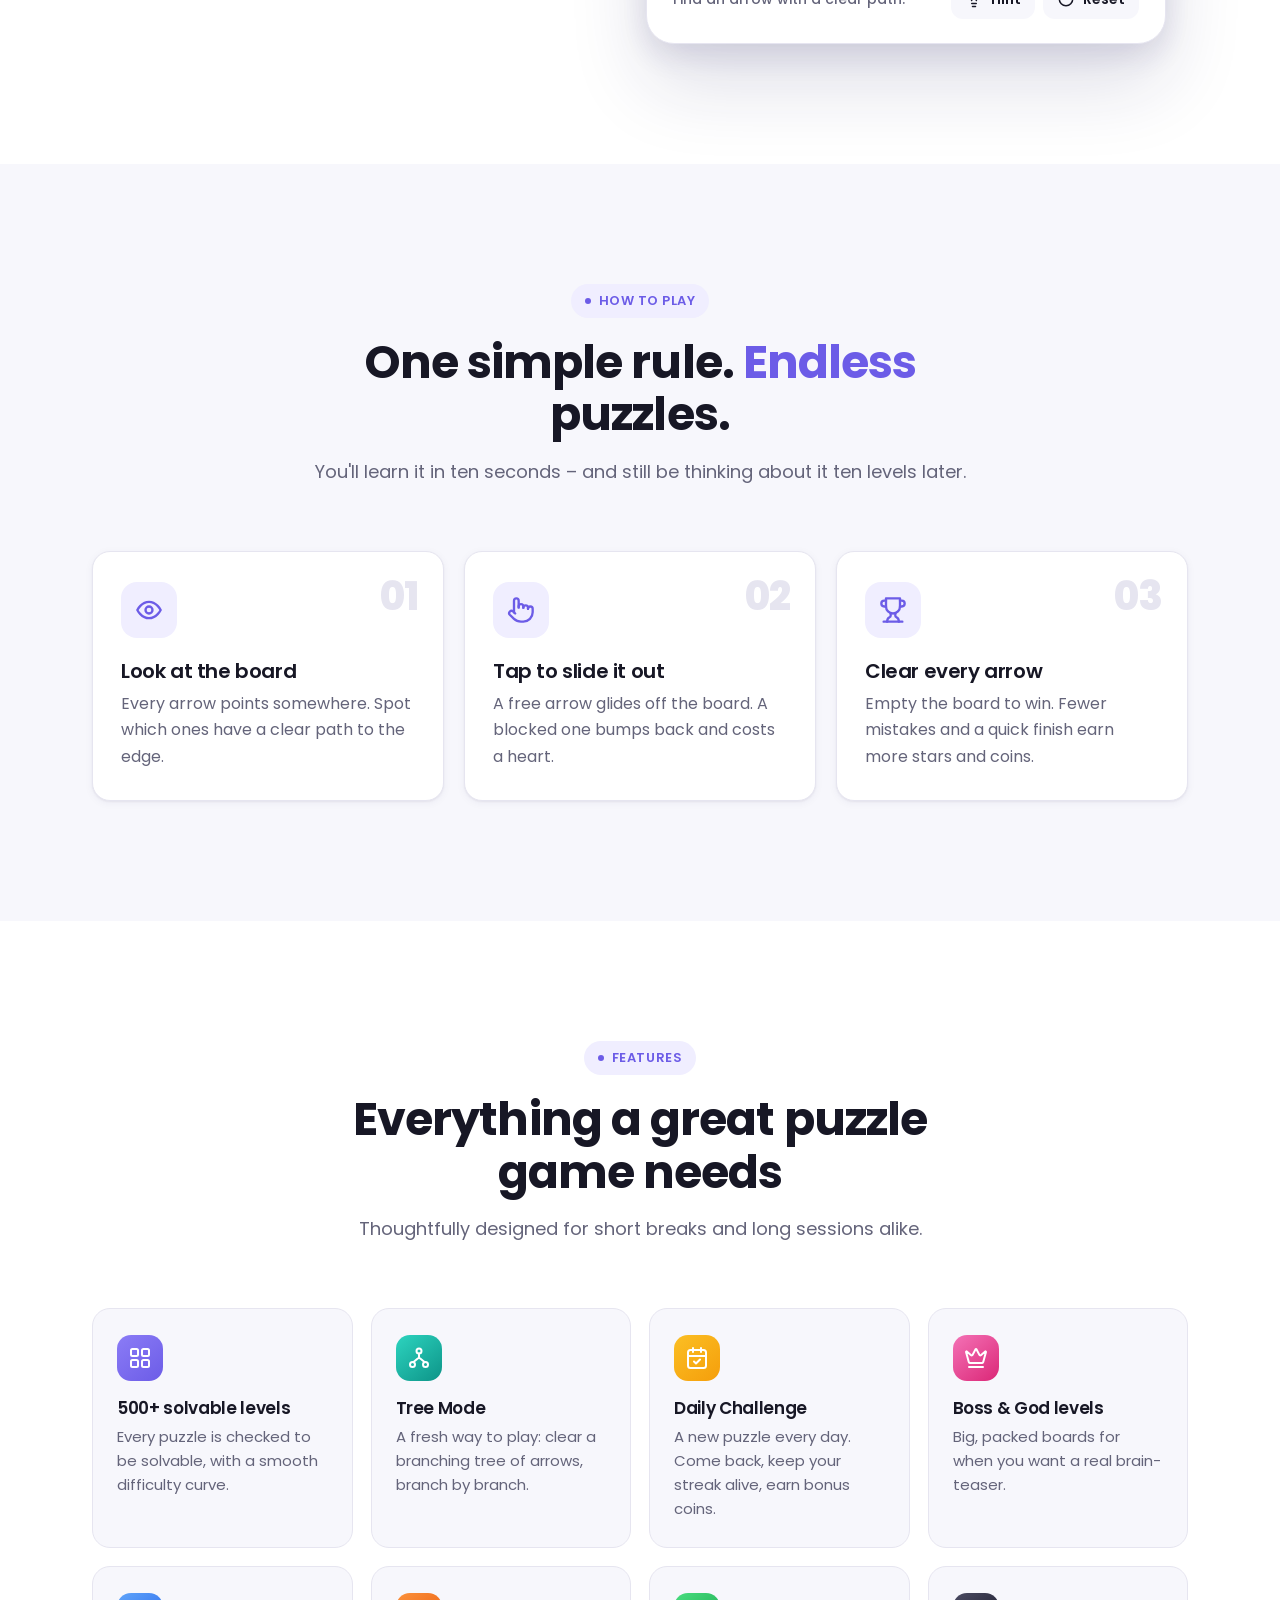
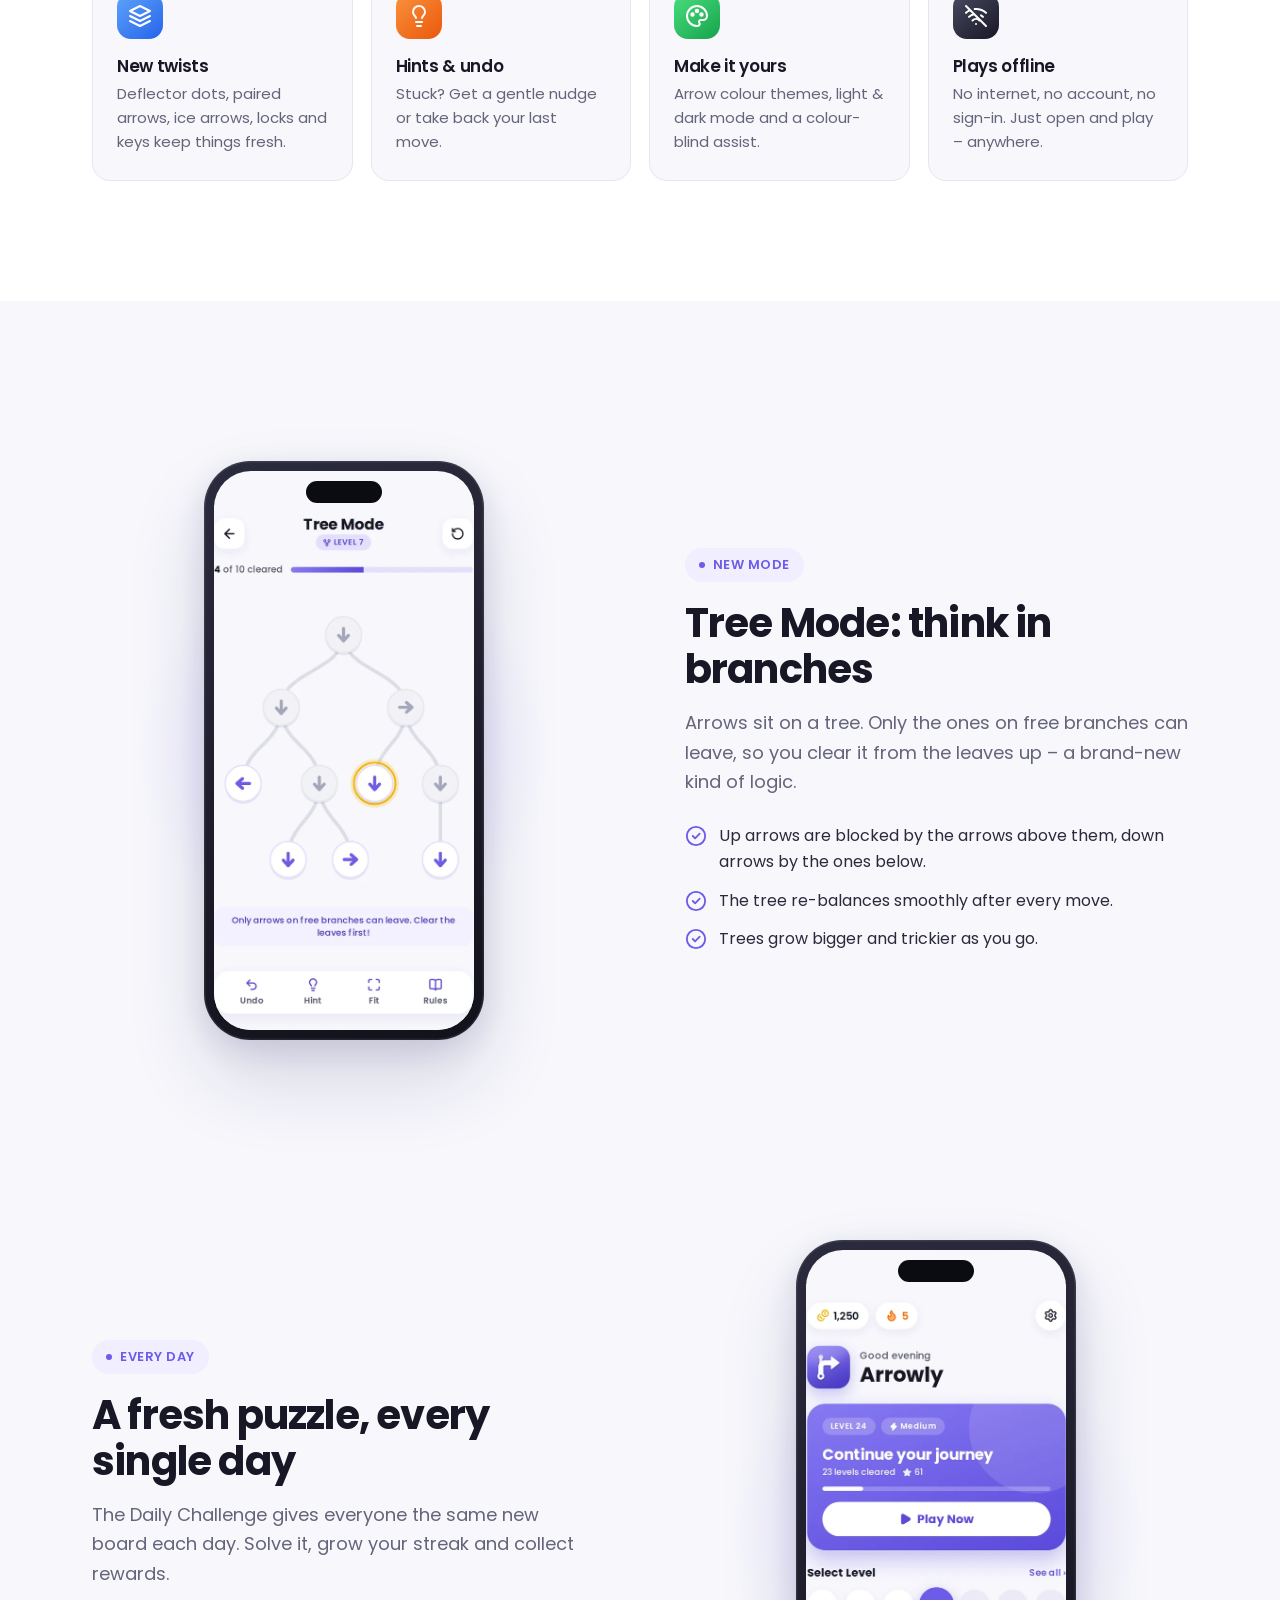
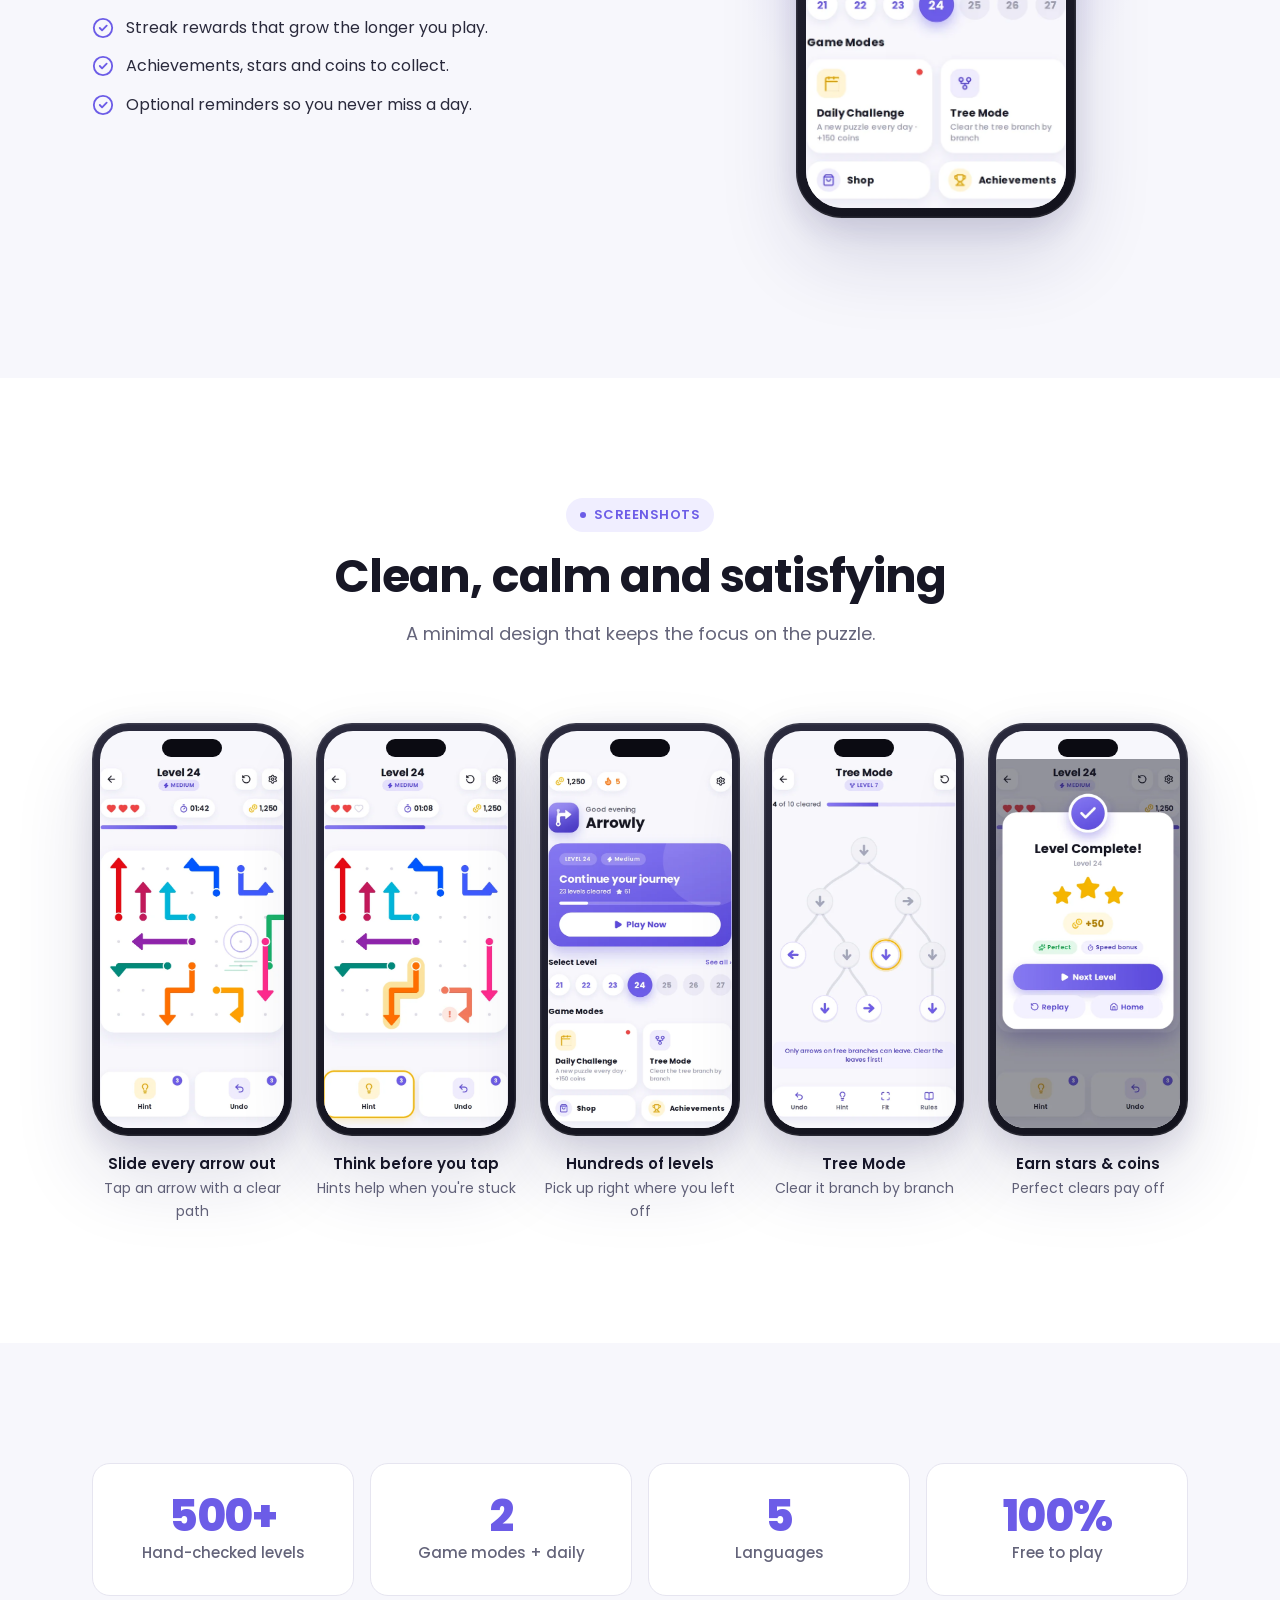
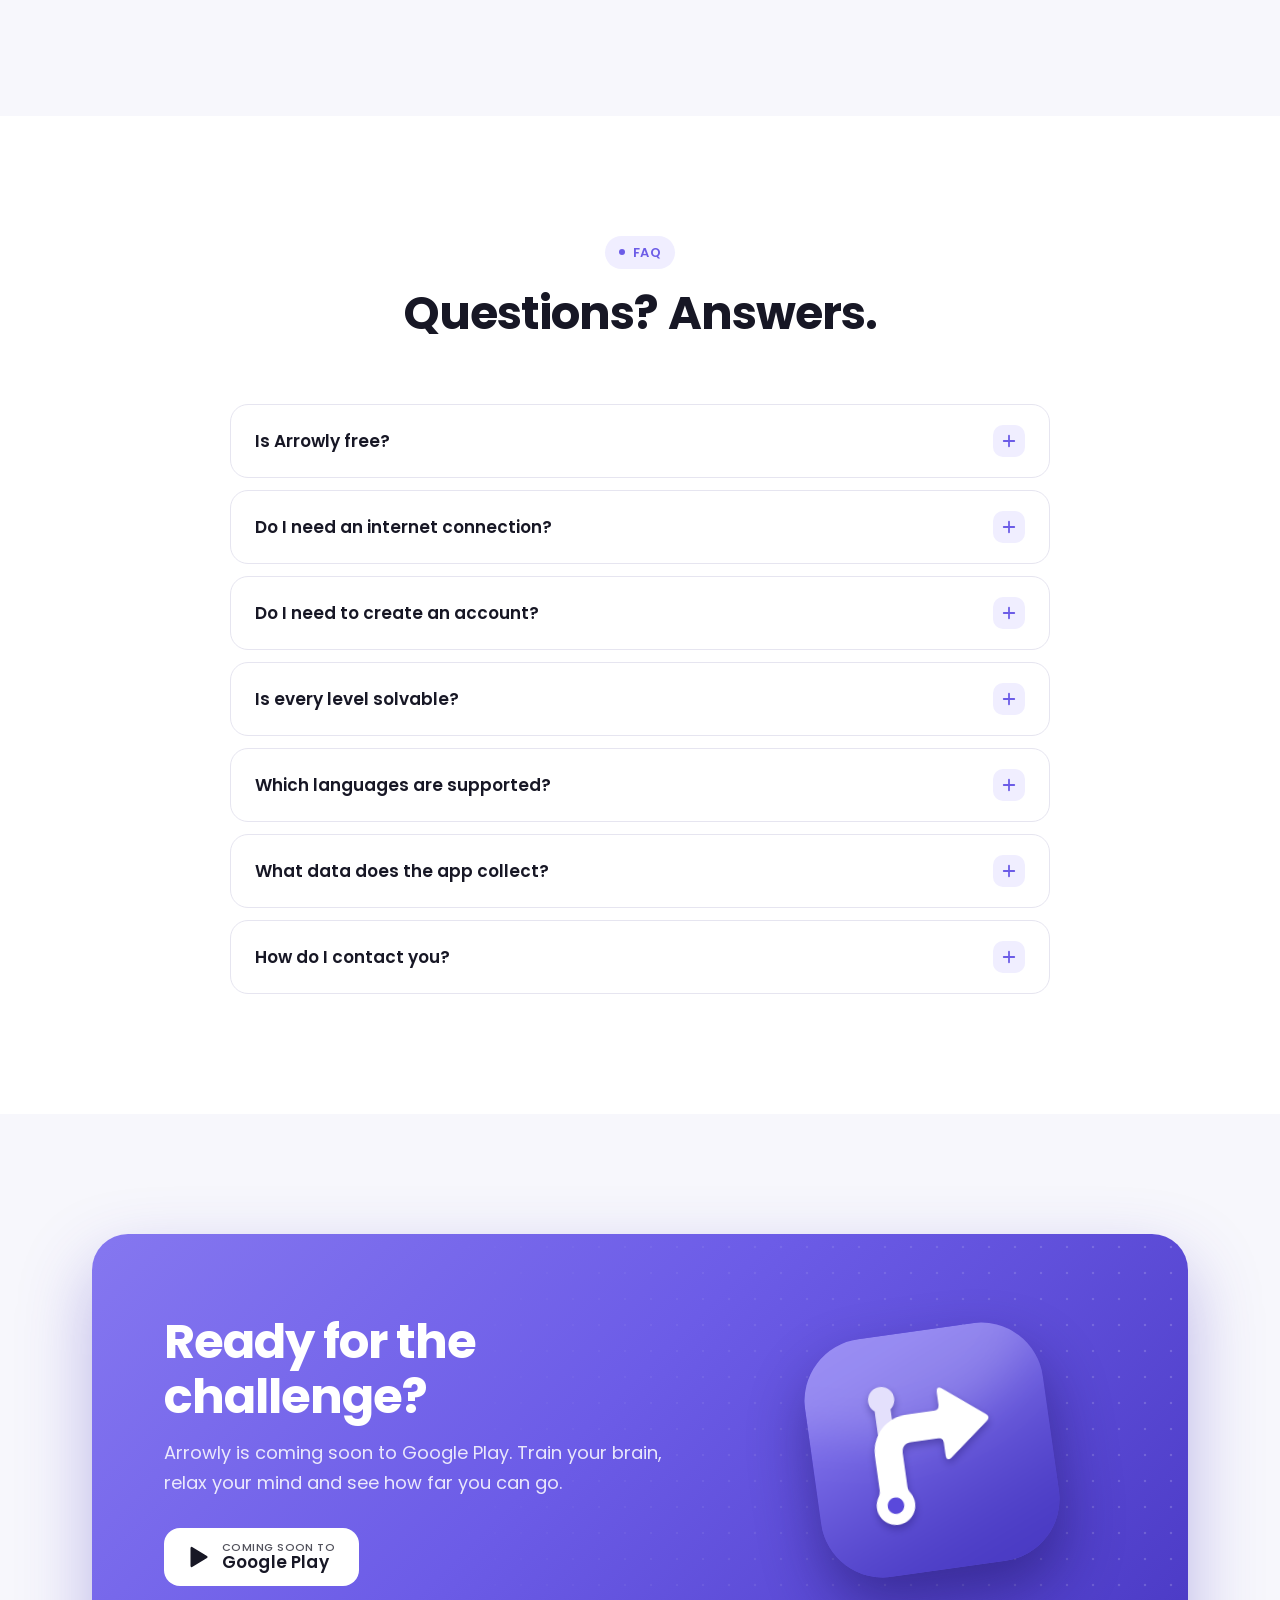
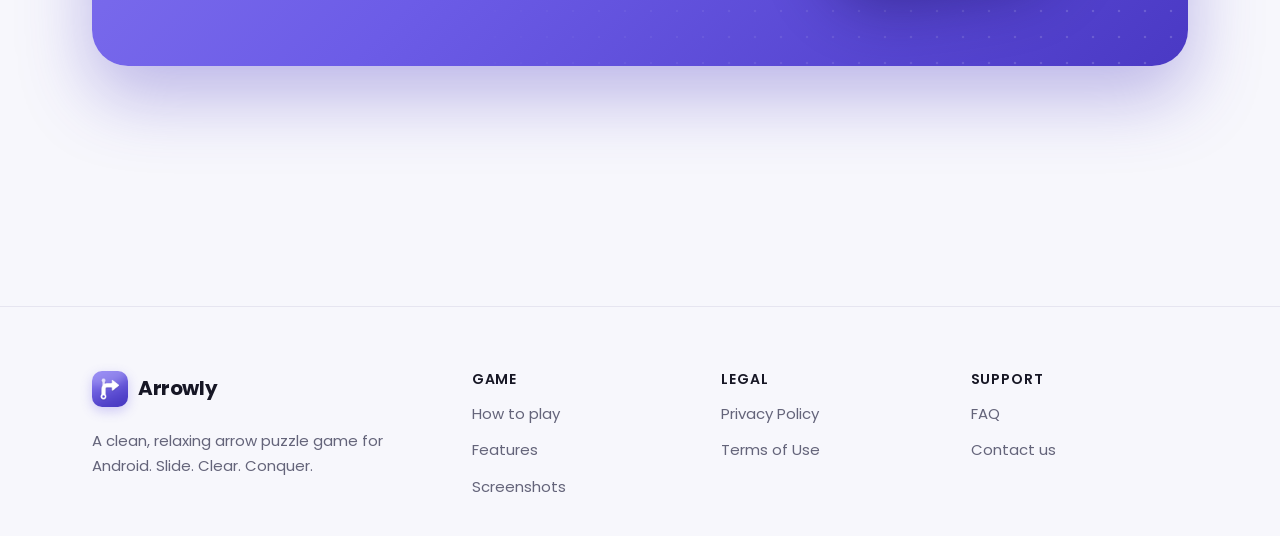
==== commit 82b86f05: "Update index.html" ====
--- a/index.html
+++ b/index.html
@@ -434,10 +434,6 @@
           </ul>
         </div>
       </div>
-      <div class="footer-bottom">
-        <span>© <span class="js-year">2026</span> Arrowly. All rights reserved.</span>
-        <span>Google Play is a trademark of Google LLC.</span>
-      </div>
     </div>
   </footer>
 
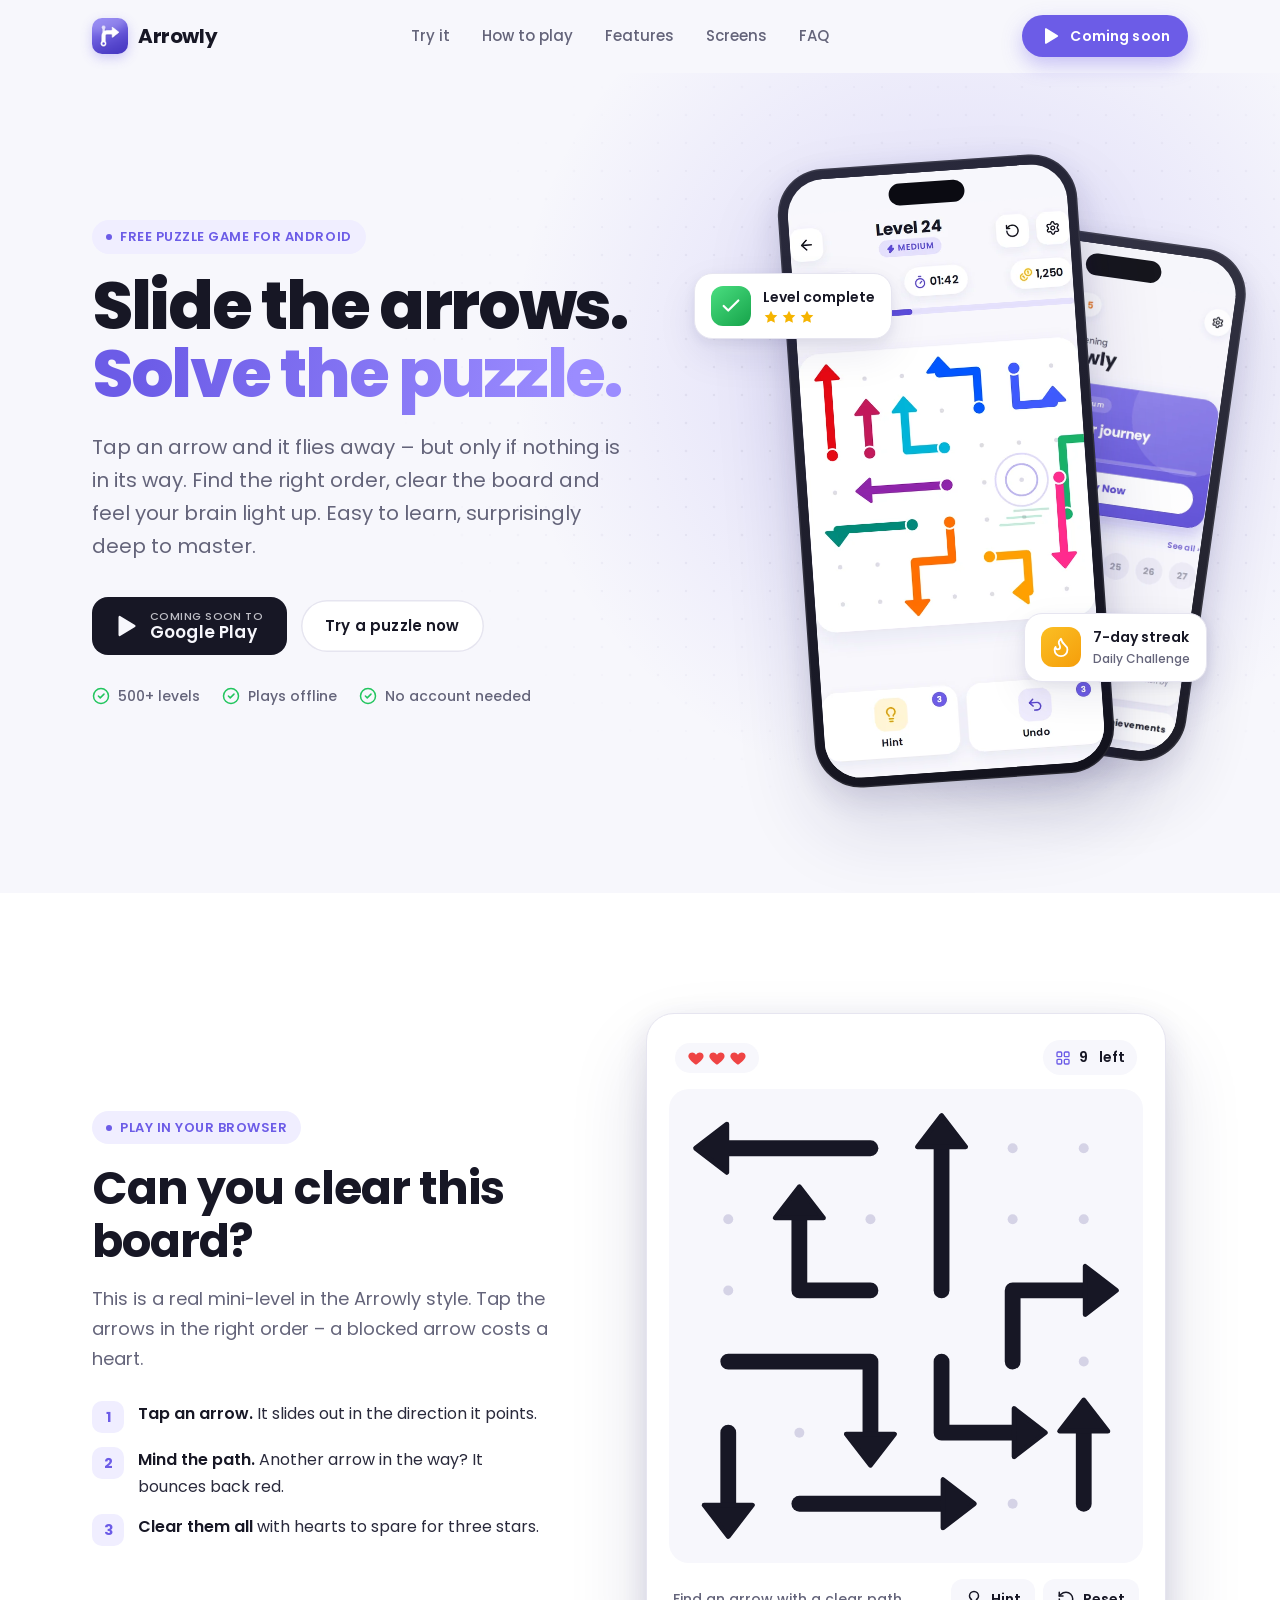
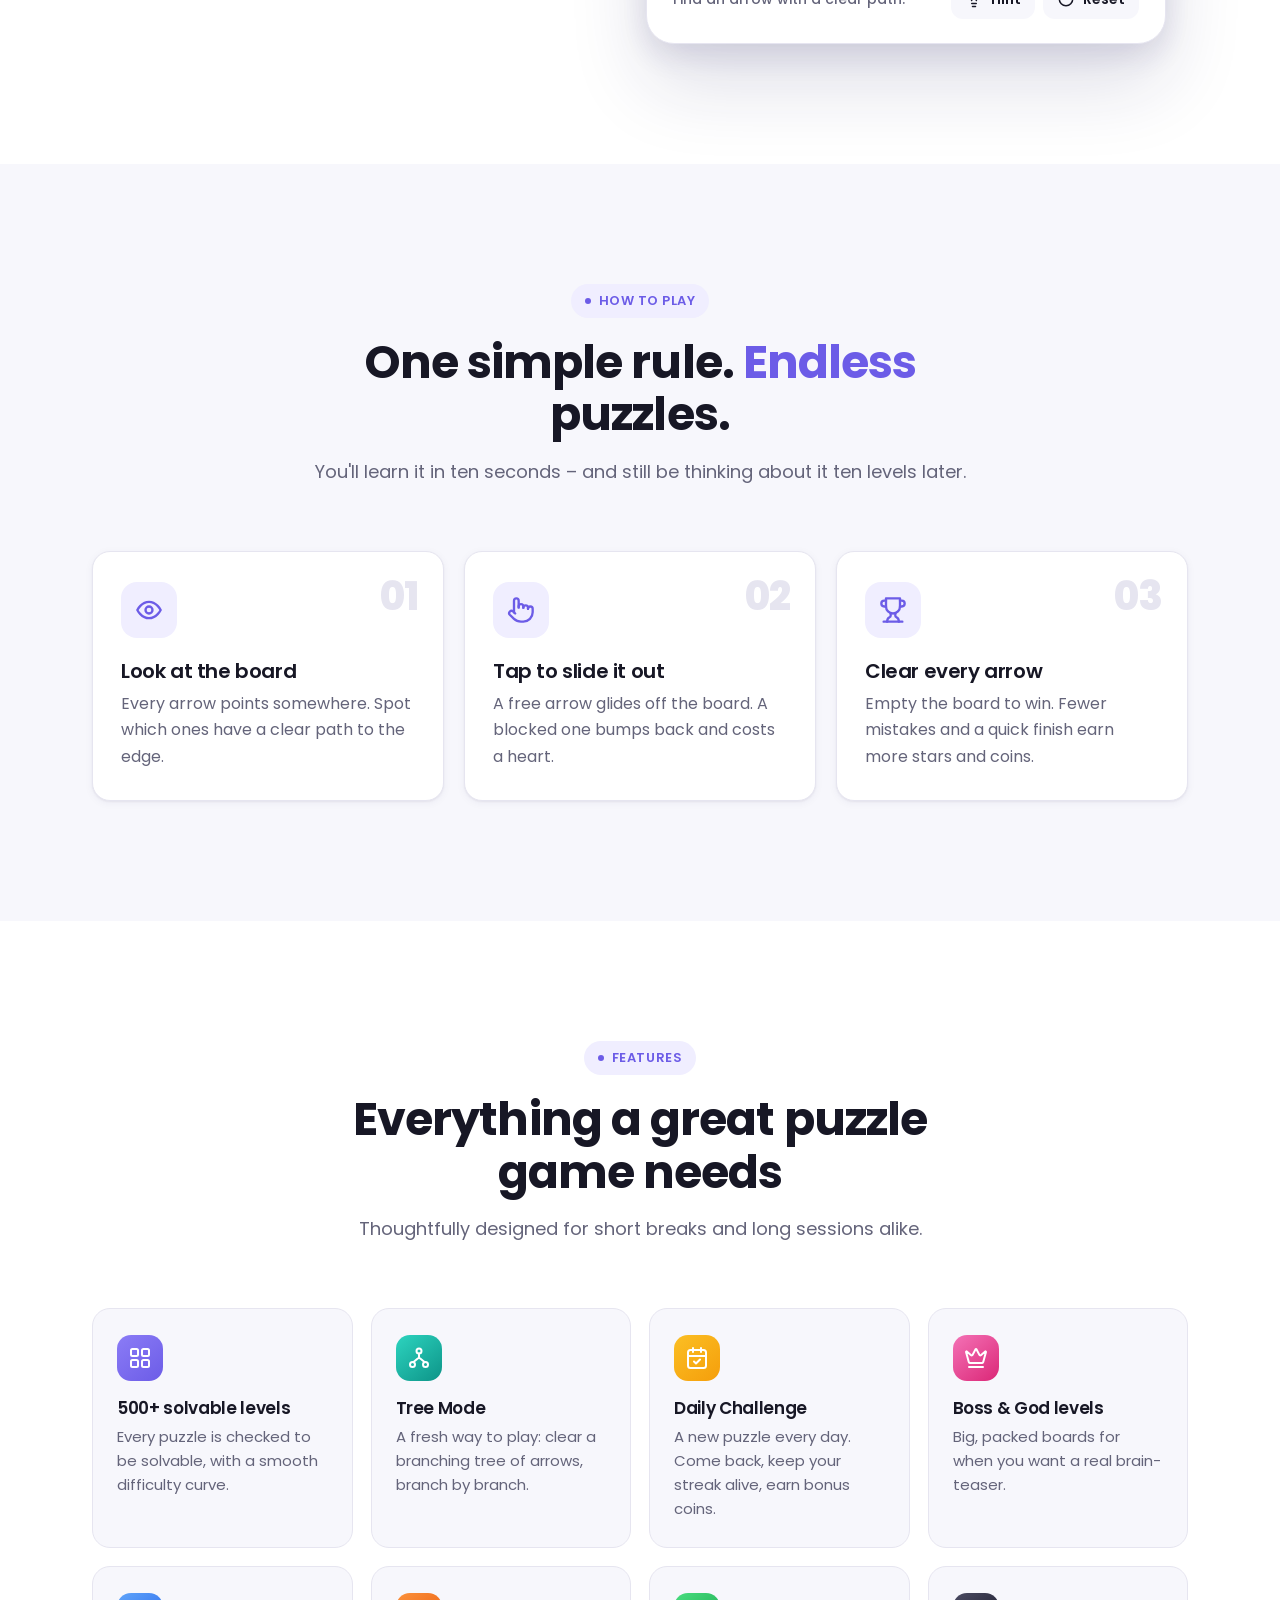
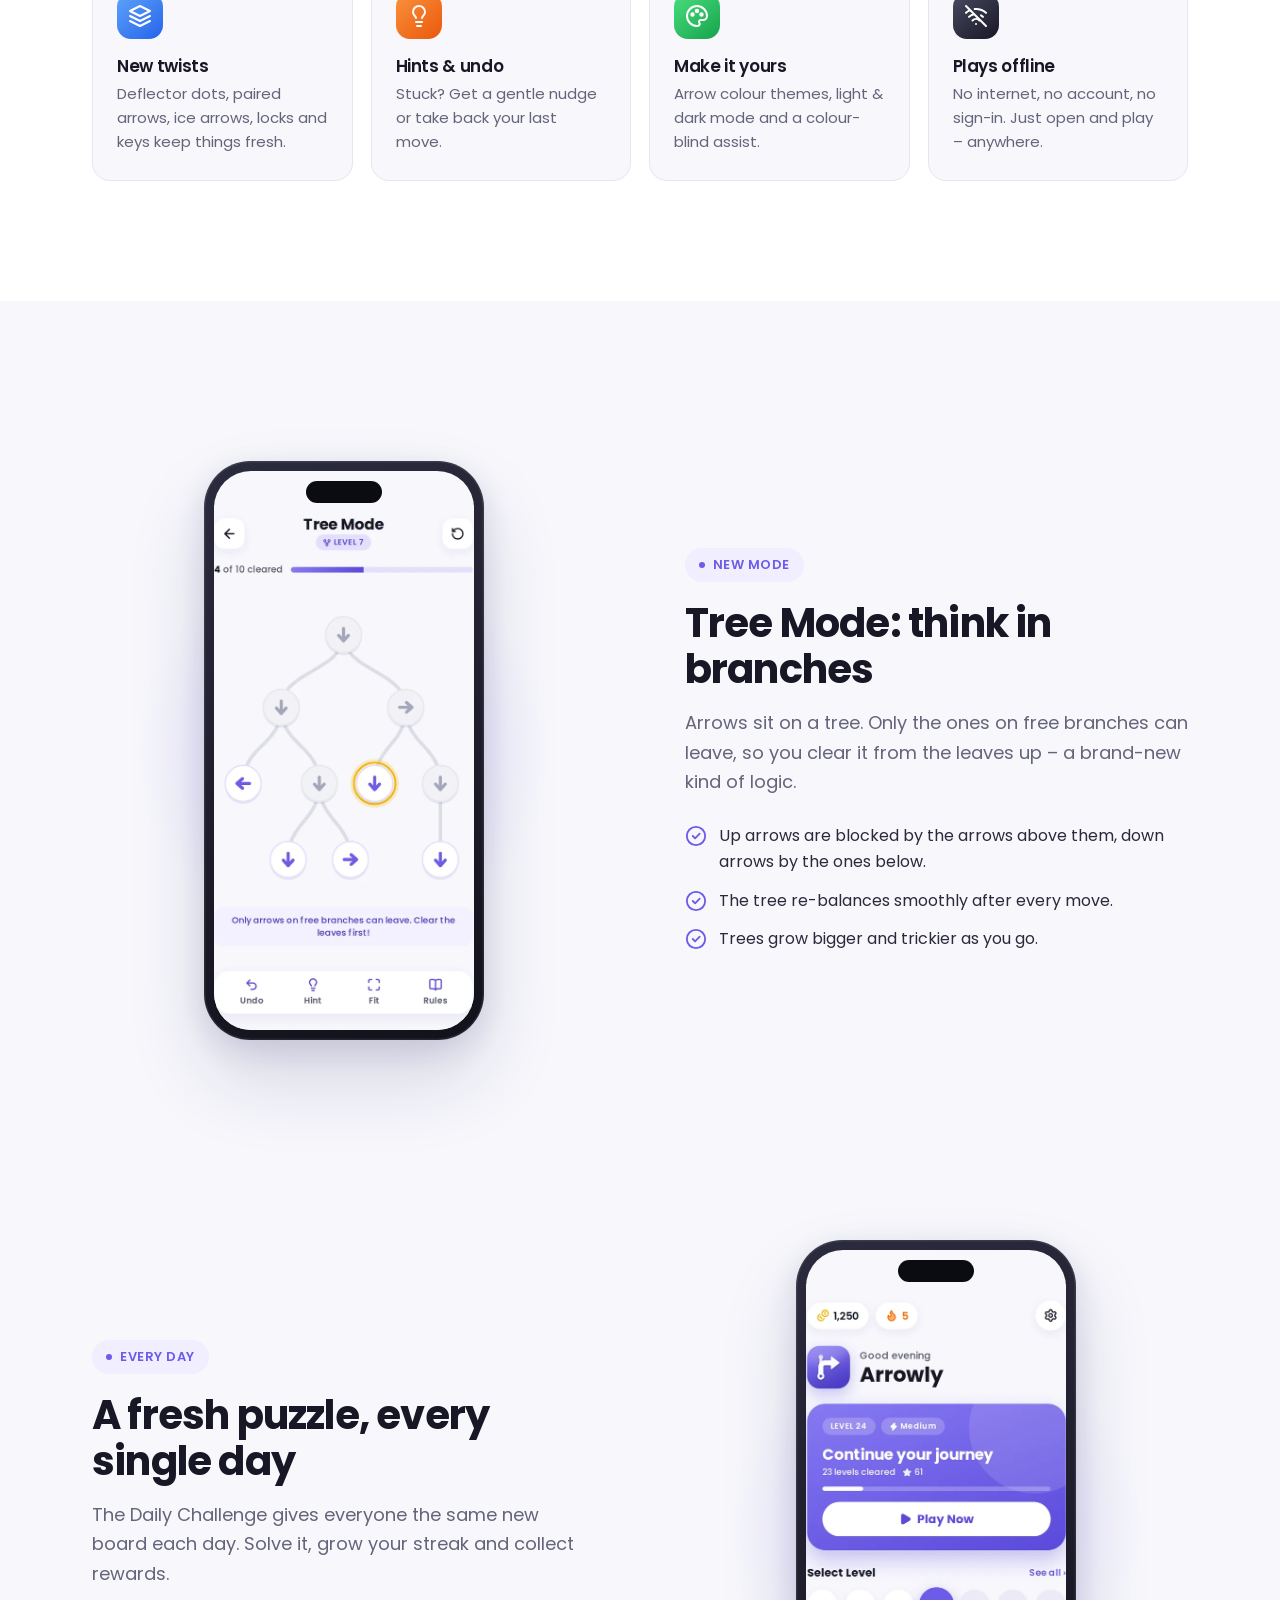
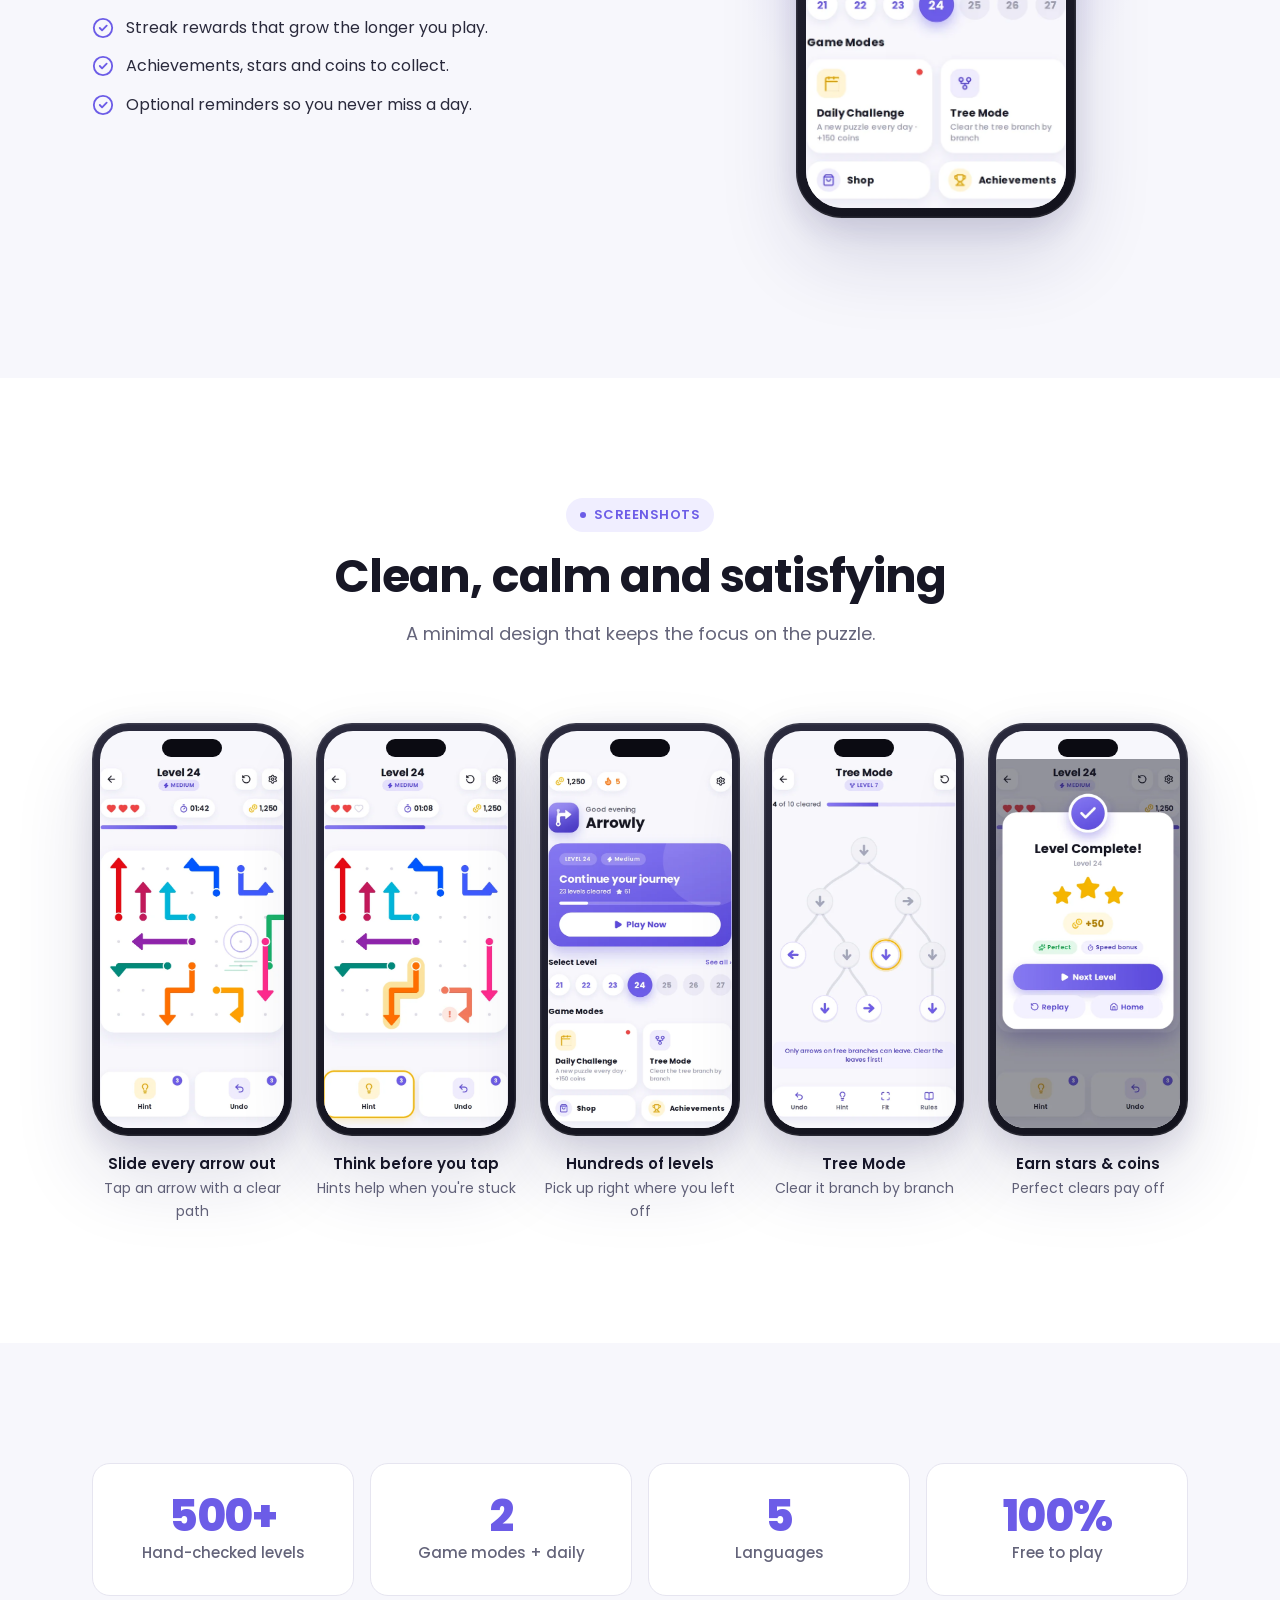
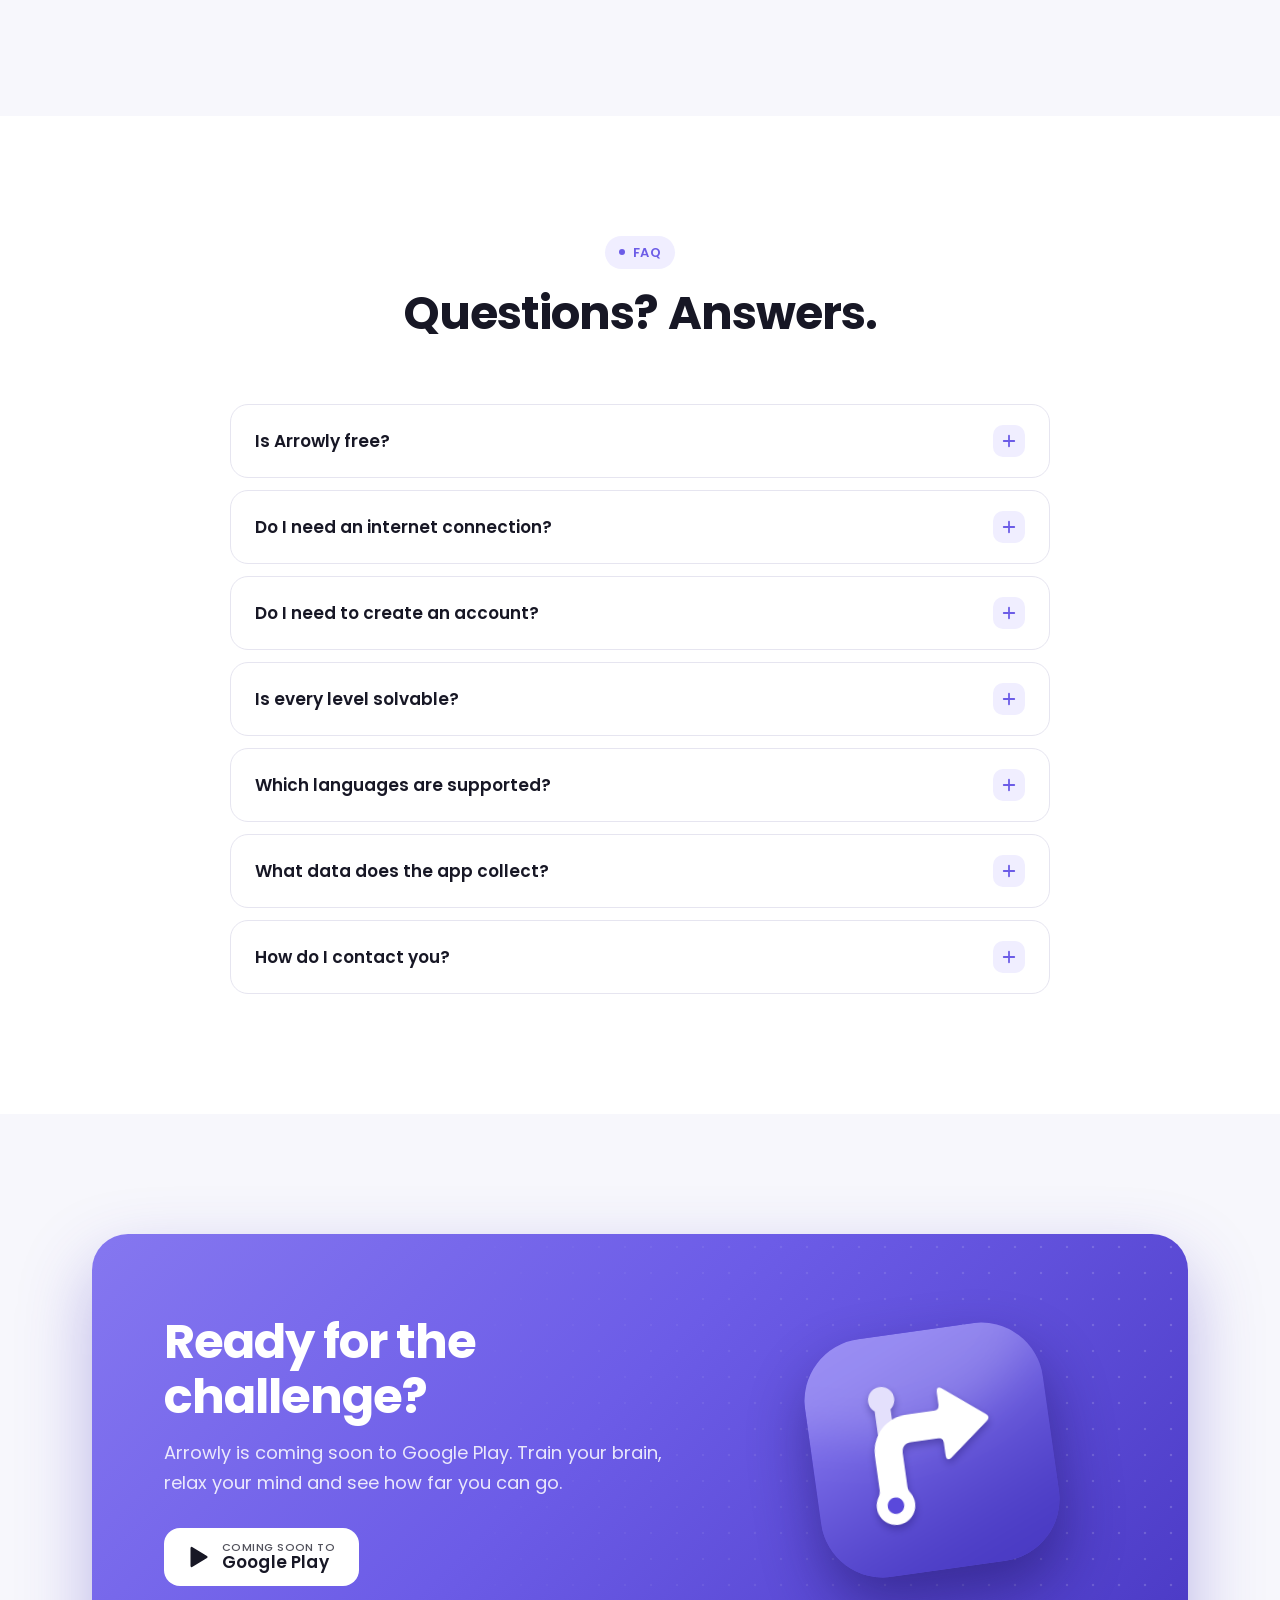
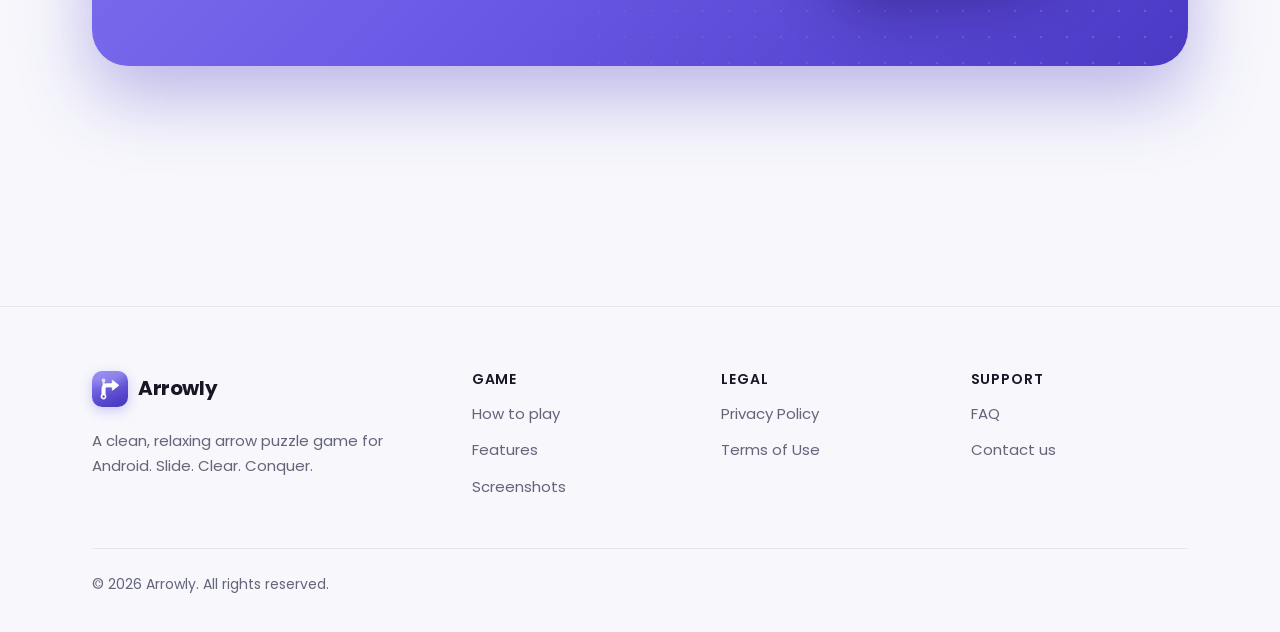
==== commit 0e0515e4: "Update index.html" ====
--- a/index.html
+++ b/index.html
@@ -434,6 +434,10 @@
           </ul>
         </div>
       </div>
+      <div class="footer-bottom">
+        <span>© <span class="js-year">2026</span> Arrowly. All rights reserved.</span>
+        <span></span>
+      </div>
     </div>
   </footer>
 
